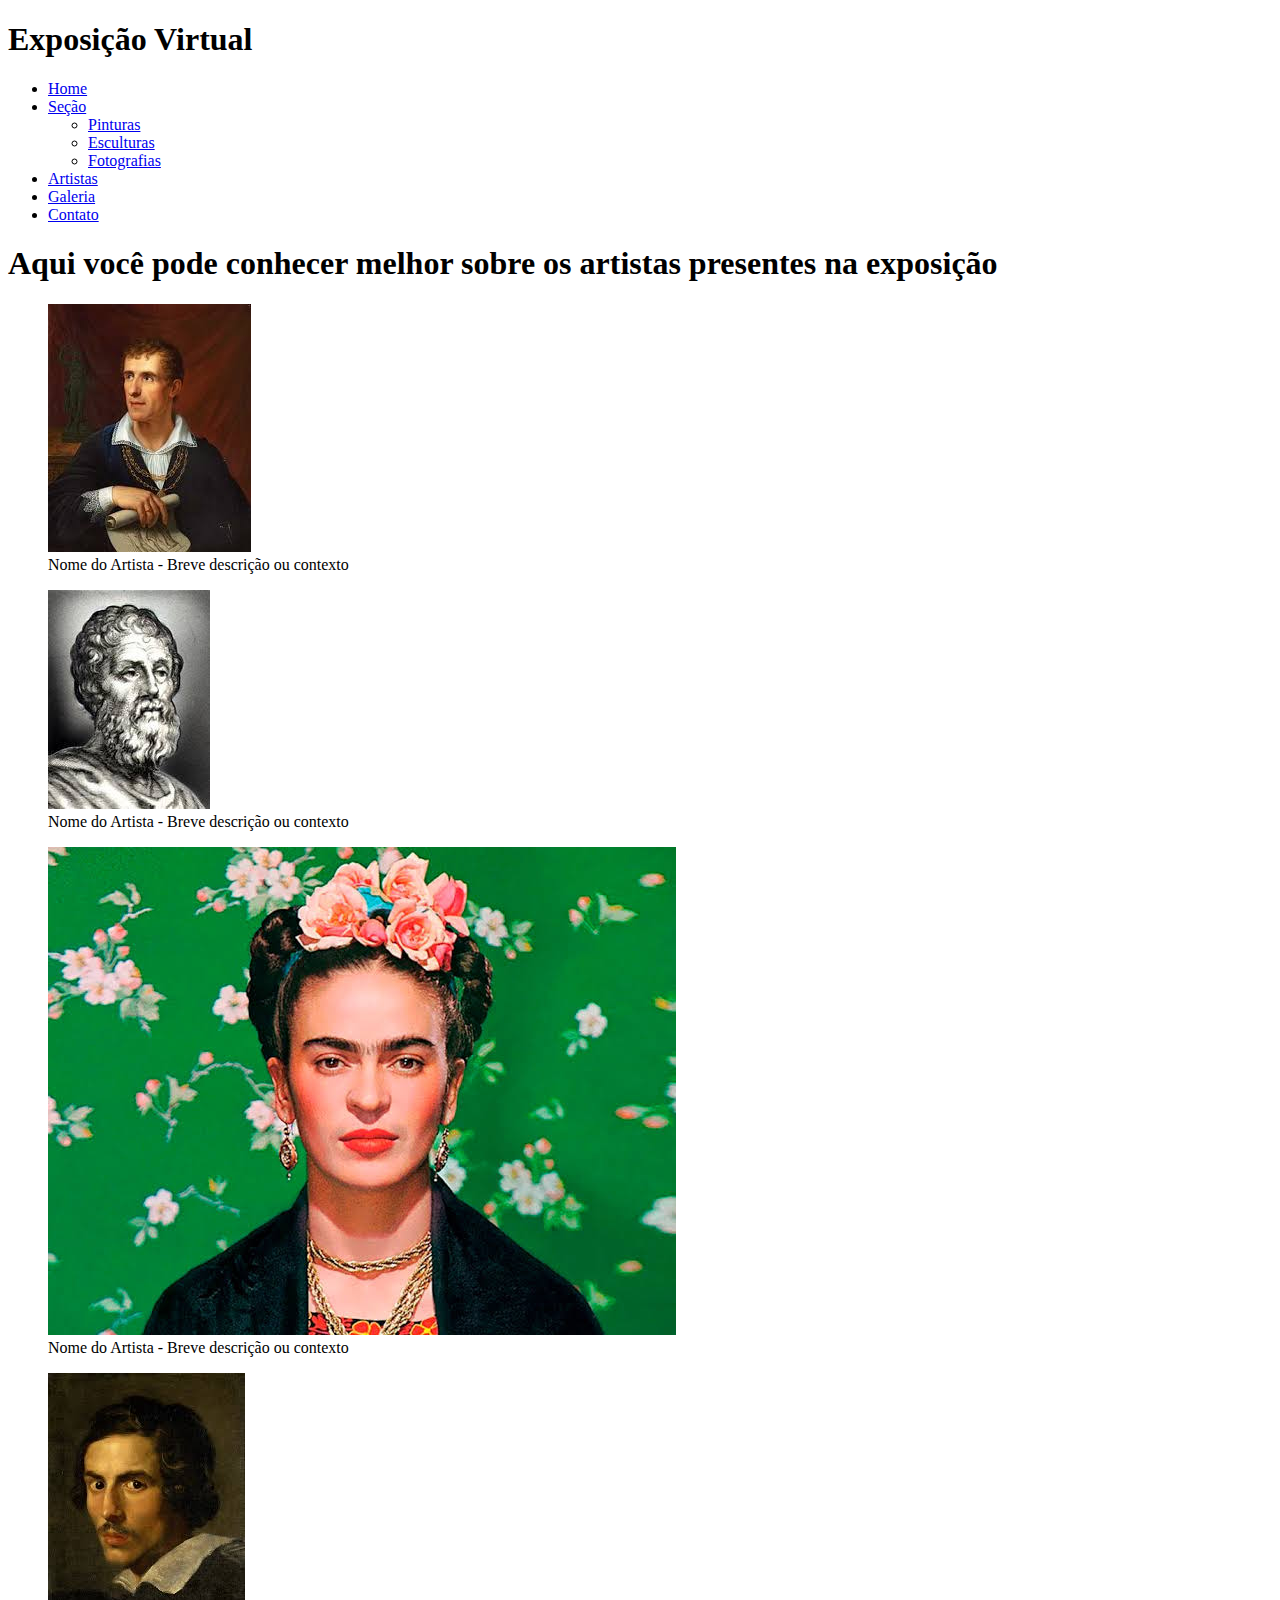
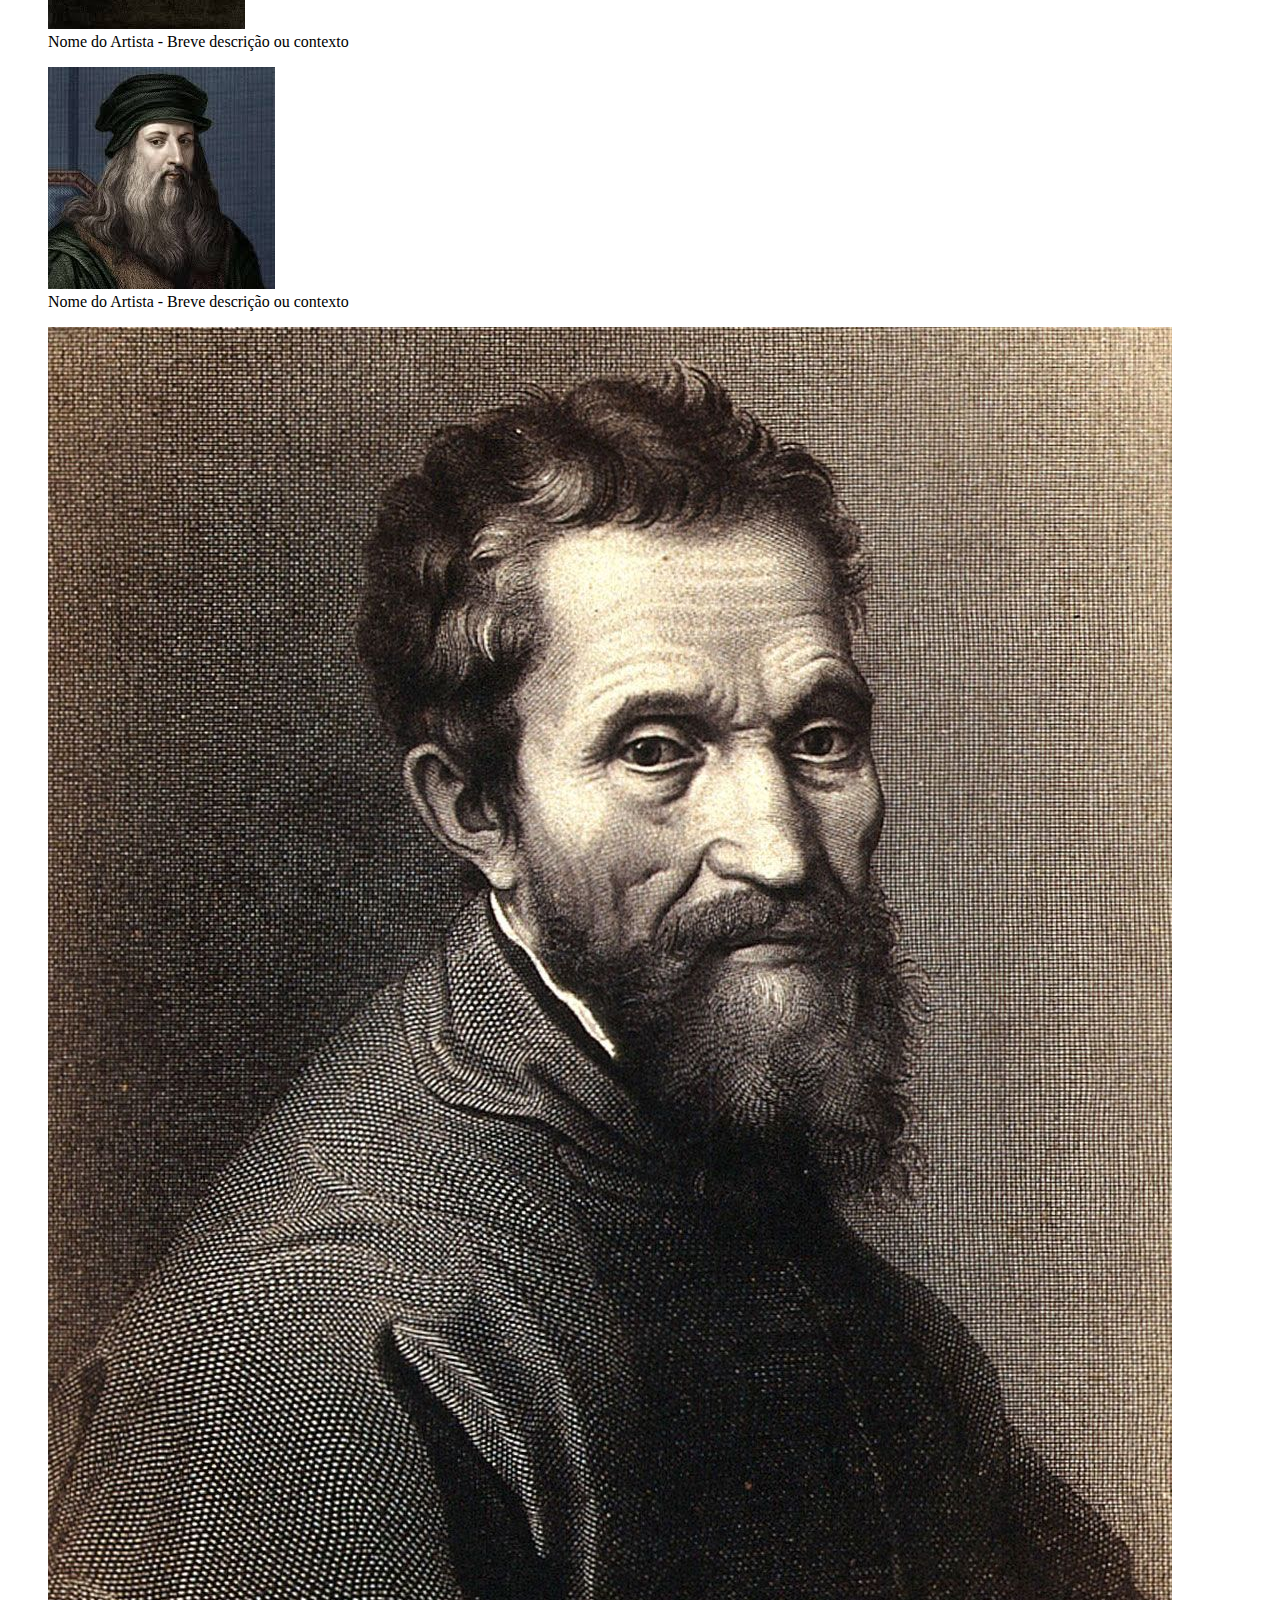
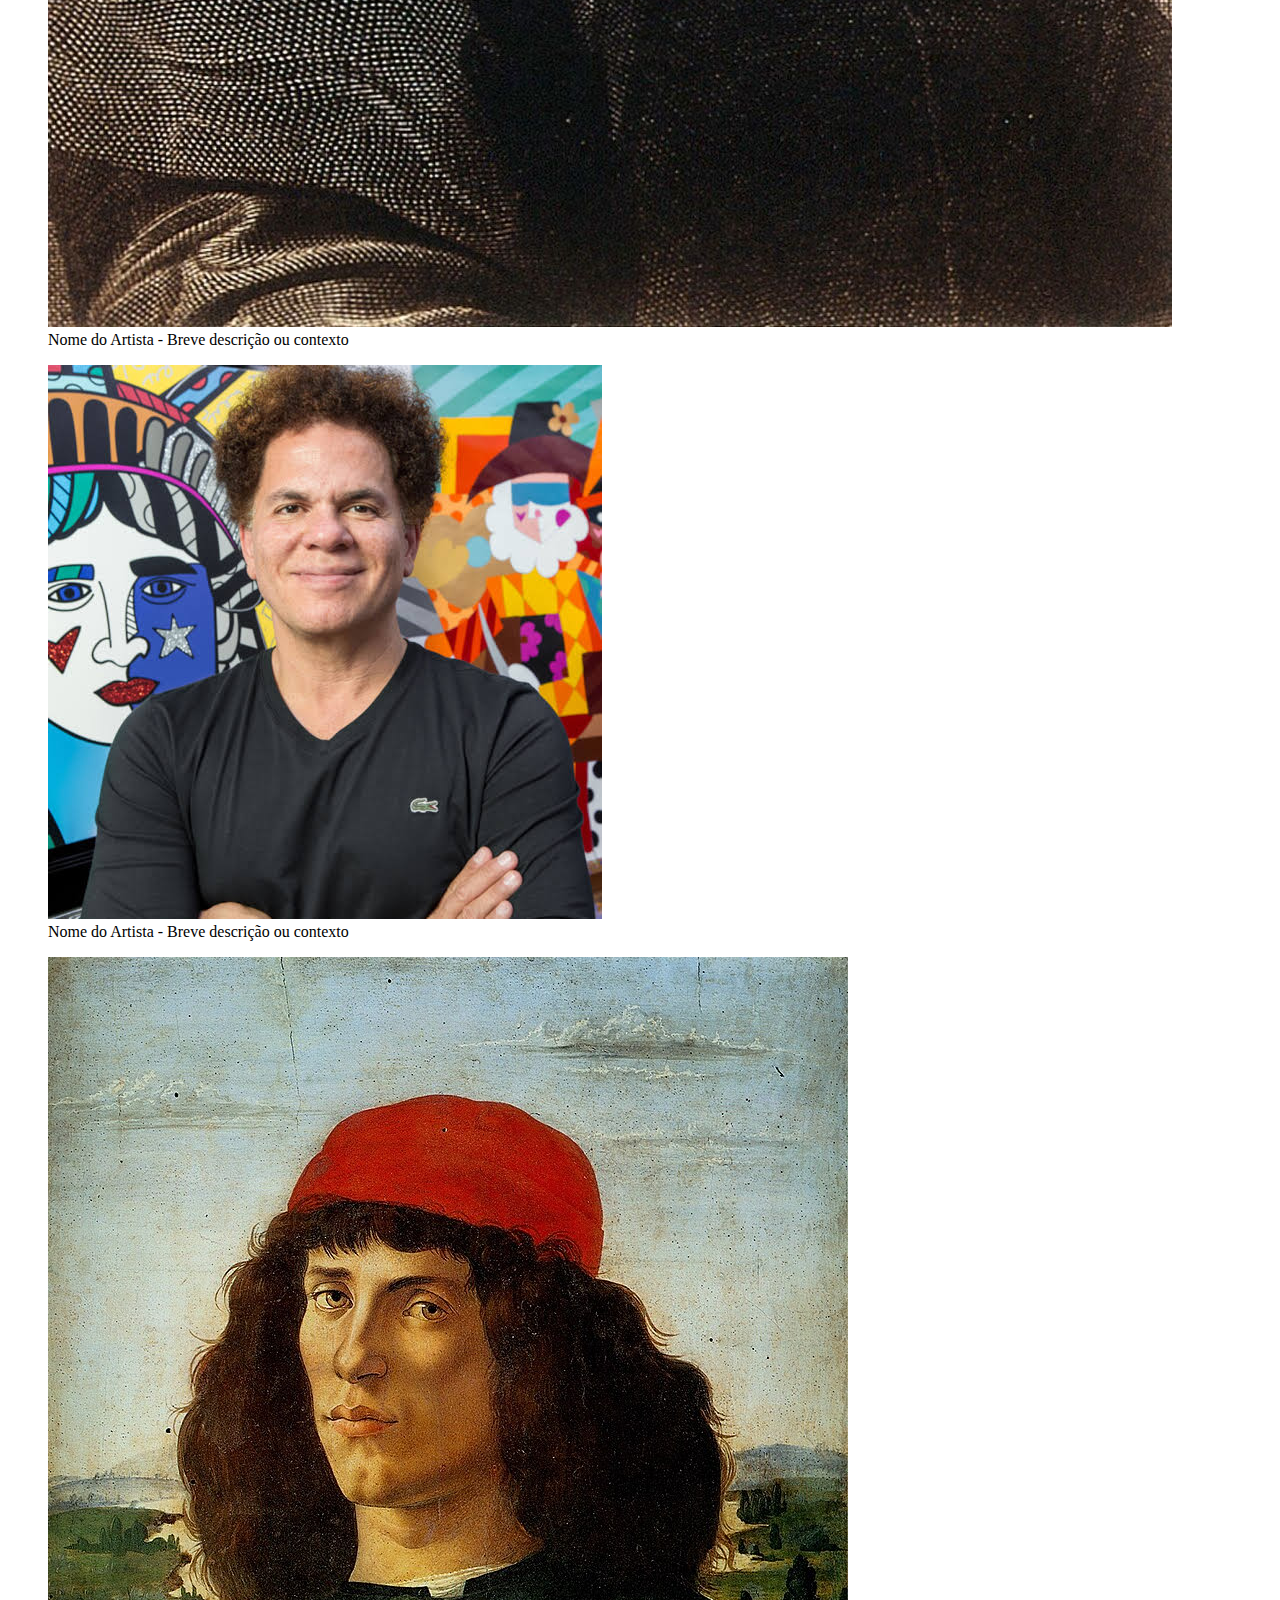
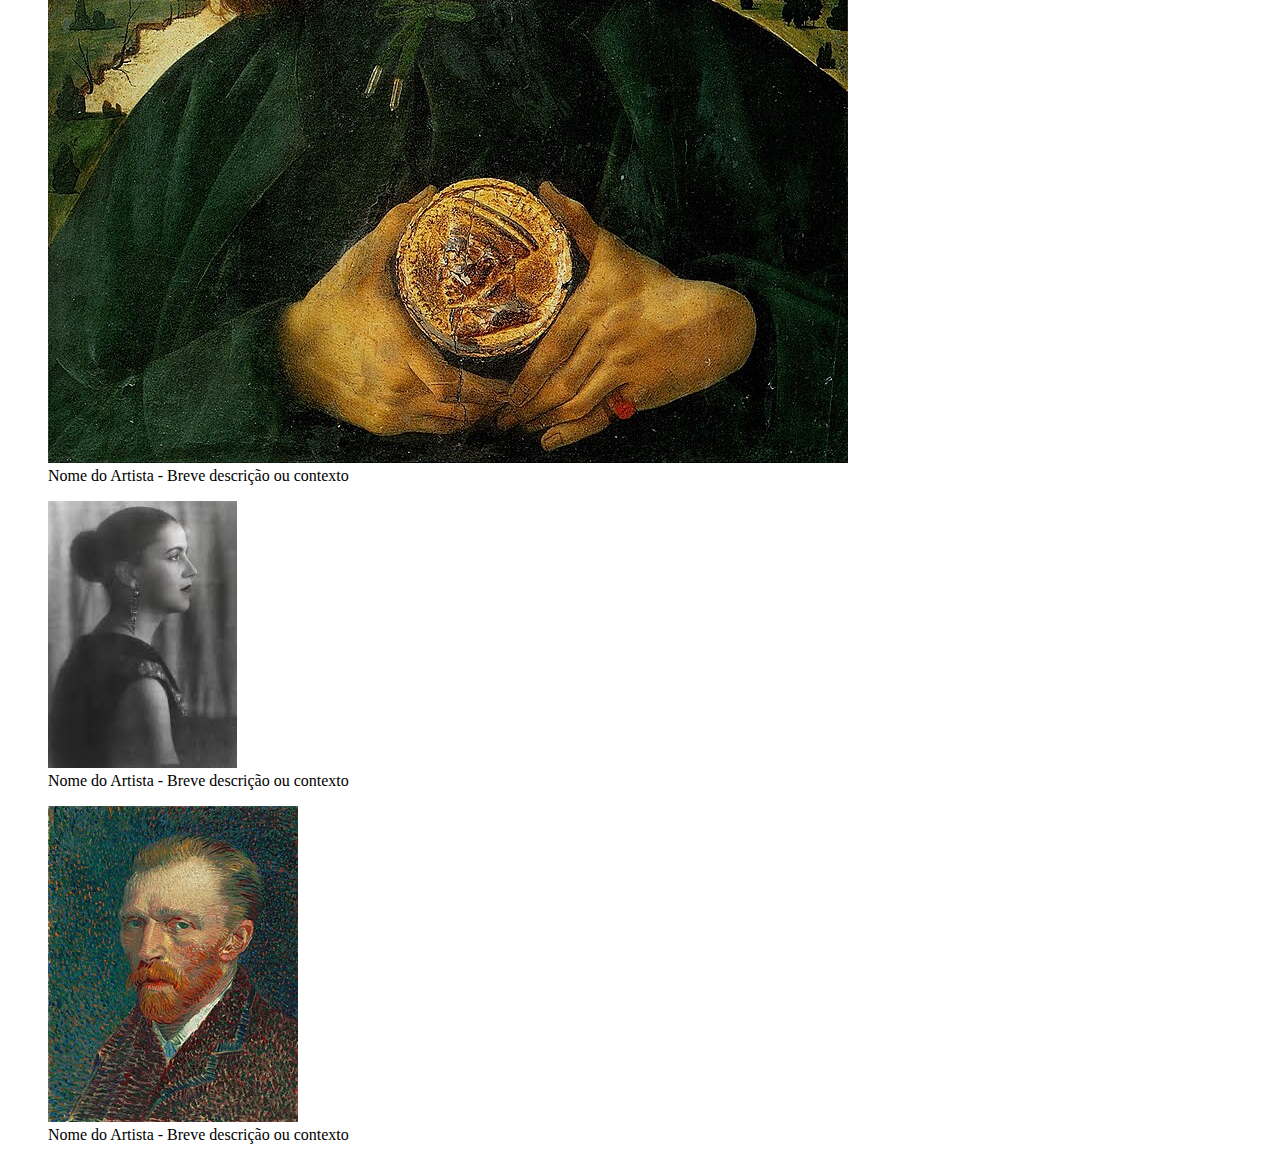
==== artistas.html @ 1b4d7fdb "att" ====
<!DOCTYPE html>
<html lang="pt-br">
<head>
    <meta charset="UTF-8">
    <meta name="viewport" content="width=device-width, initial-scale=1.0">
    <title>Document</title>
</head>
<body>
    <header>  
        <div class="logo"> </div>
      
        <div class="nomeSite"> <h1>Exposição Virtual</h1> </div>
      
        <nav>
          <ul>
            <li><a href="index.html">Home</a></li>
            <li>
              <a href="secao.html">Seção</a>
              <ul>
                <li><a href="pinturas.html">Pinturas</a></li>
                <li><a href="esculturas.html">Esculturas</a></li>
                <li><a href="fotografias.html">Fotografias</a></li>
              </ul>
            </li>
            <li><a href="artistas.html"  class="active">Artistas</a></li>
            <li><a href="galeria.html">Galeria</a></li>
            <li><a href="contato.html">Contato</a></li>
          </ul>
        </nav>
        
          </header>
    <main>
        <h1> Aqui você pode conhecer melhor sobre os artistas presentes na exposição</h1>

        <section>
            <figure>
                <img src="artistas/canova.jpeg" alt="antonio-canova">
                <figcaption>Nome do Artista - Breve descrição ou contexto</figcaption>
            </figure>
        </section>

        <section>
            <figure>
                <img src="artistas/fidias.jpeg" alt="Fidias">
                <figcaption>Nome do Artista - Breve descrição ou contexto</figcaption>
            </figure>
        </section>

        <section>
            <figure>
                <img src="artistas/frida.jpeg" alt="frida-kahlo">
                <figcaption>Nome do Artista - Breve descrição ou contexto</figcaption>
            </figure>
        </section>
        
        <section>
            <figure>
                <img src="artistas/gian-lorenzo.jpeg" alt="gian-lorenzo">
                <figcaption>Nome do Artista - Breve descrição ou contexto</figcaption>
            </figure>
        </section>

        <section>
            <figure>
                <img src="artistas/daVinci.jpeg" alt="leonardo-davinci">
                <figcaption>Nome do Artista - Breve descrição ou contexto</figcaption>
            </figure>
        </section>

        <section>
            <figure>
                <img src="artistas/Michelangelo.jpg" alt="Michelangelo">
                <figcaption>Nome do Artista - Breve descrição ou contexto</figcaption>
            </figure>
        </section>

        <section>
            <figure>
                <img src="artistas/Romero.jpeg" alt="Romero">
                <figcaption>Nome do Artista - Breve descrição ou contexto</figcaption>
            </figure>
        </section>

        <section>
            <figure>
                <img src="artistas/botticelli.jpg" alt="sandro-botticelli">
                <figcaption>Nome do Artista - Breve descrição ou contexto</figcaption>
            </figure>
        </section>

        <section>
            <figure>
                <img src="artistas/tarsila.jpeg" alt="tarsila-do-amaral">
                <figcaption>Nome do Artista - Breve descrição ou contexto</figcaption>
            </figure>
        </section>

        <section>
            <figure>
                <img src="artistas/vanGogh.jpg" alt="vicent-van-gogh">
                <figcaption>Nome do Artista - Breve descrição ou contexto</figcaption>
            </figure>
        </section>

    </main>
    <footer>  

    </footer>

</body>
</html>
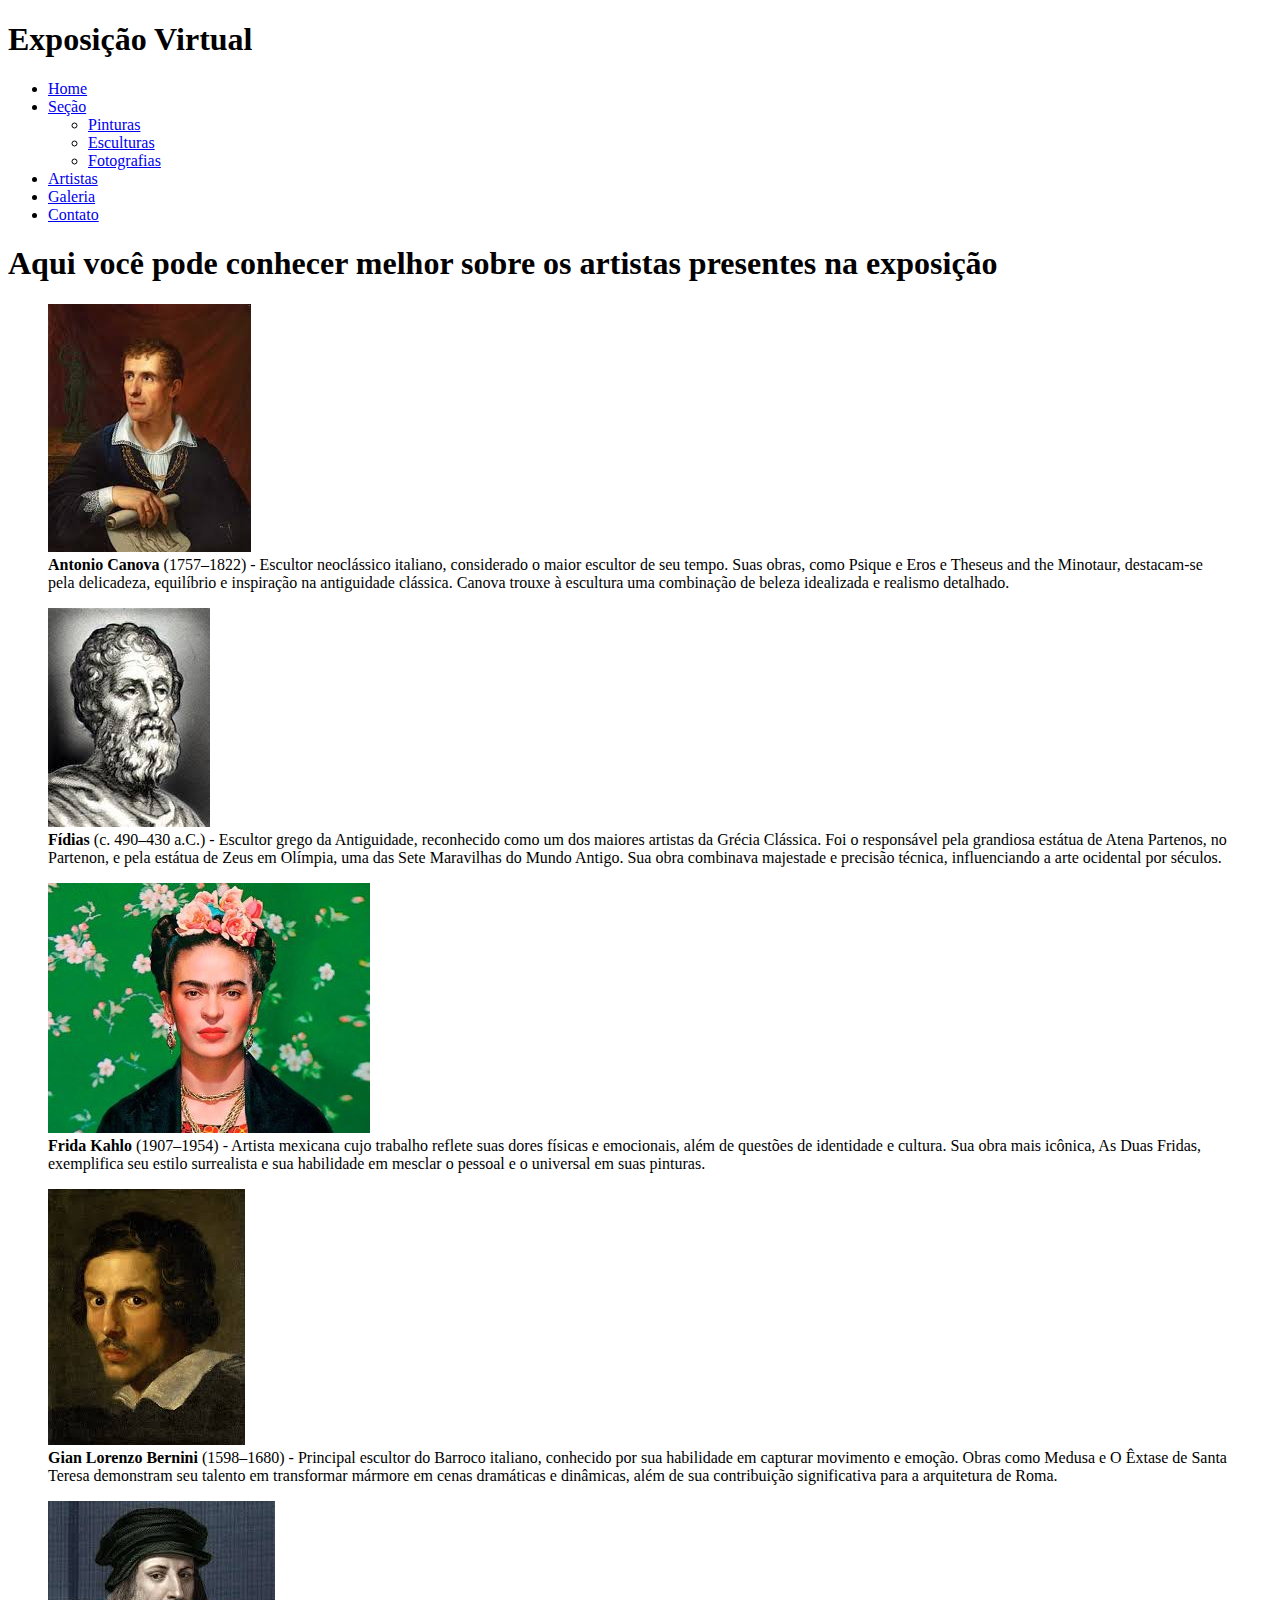
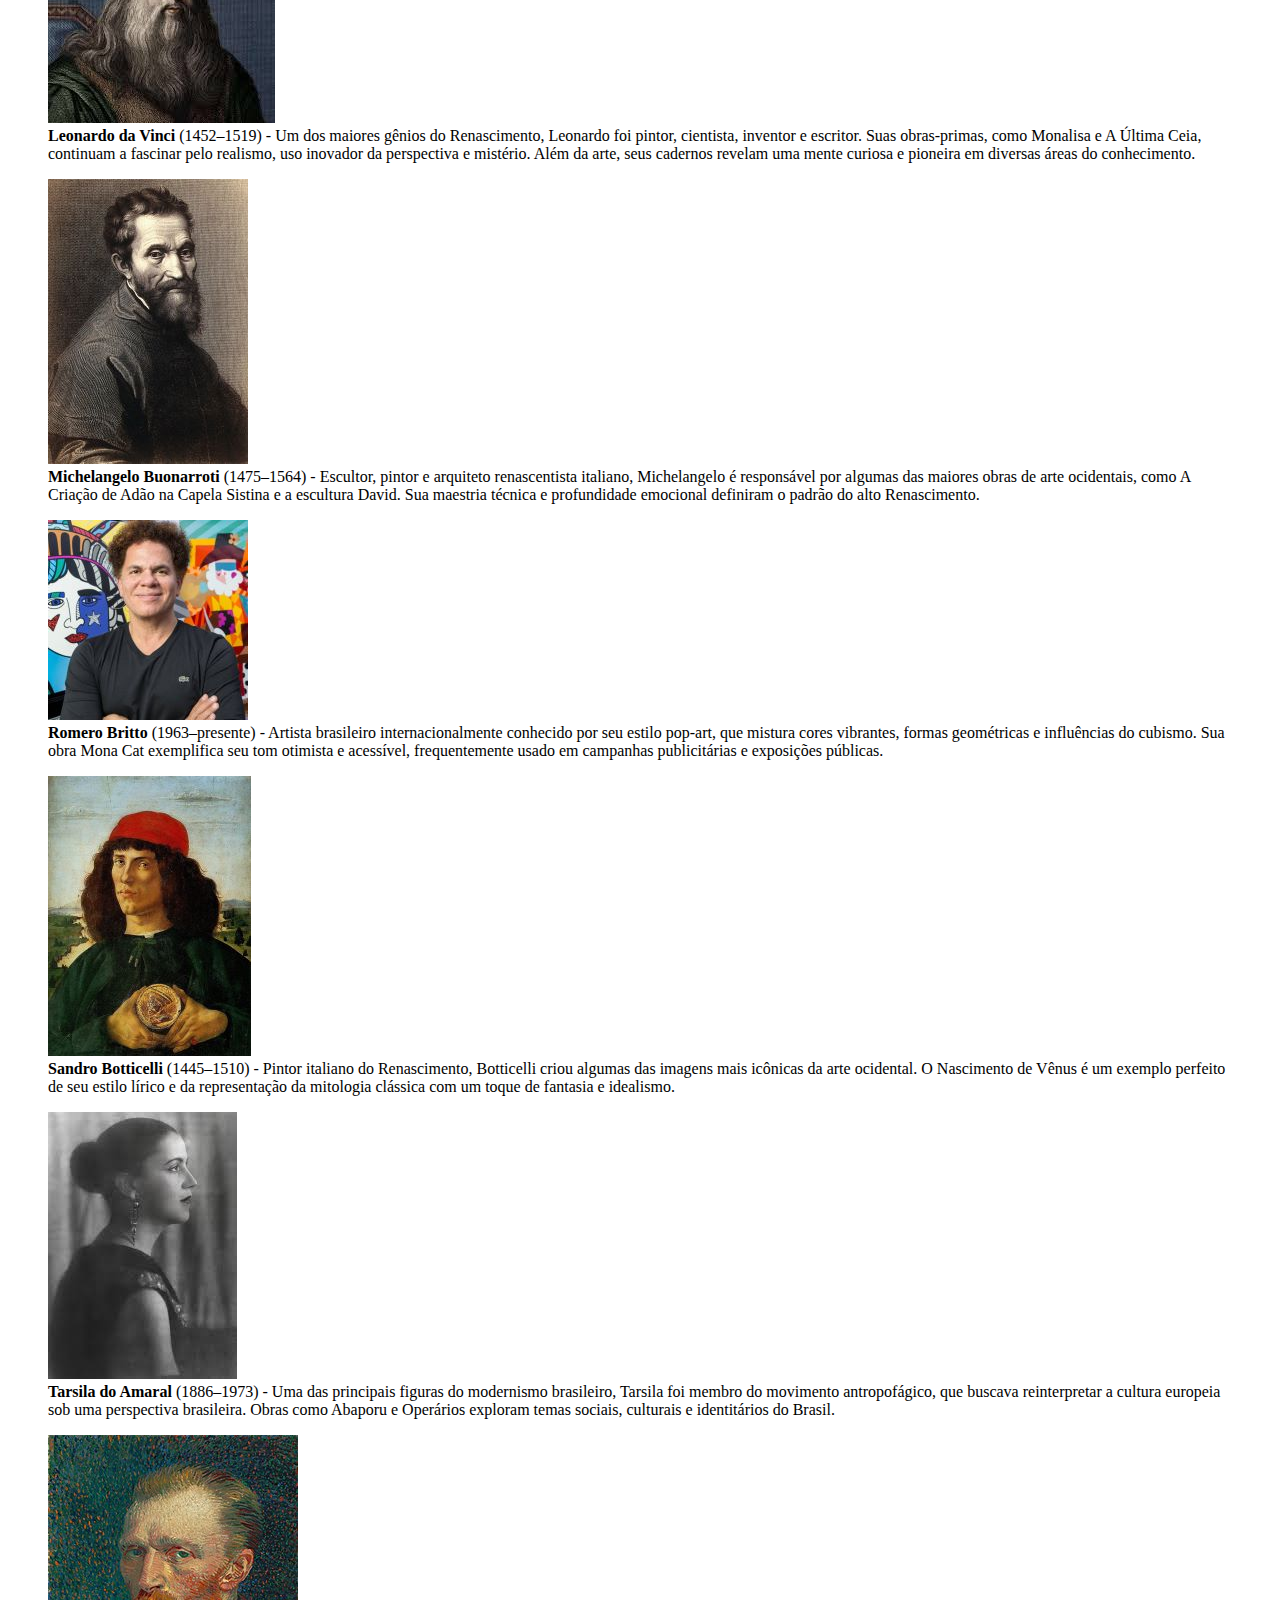
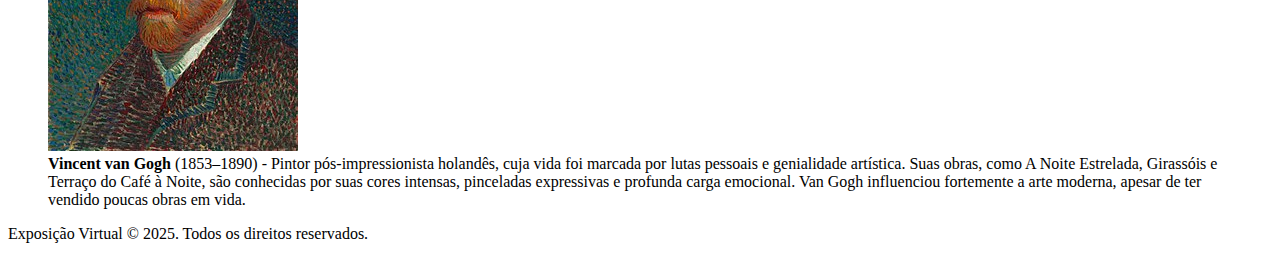
==== commit 57ec62ac: "finalizando" ====
--- a/artistas.html
+++ b/artistas.html
@@ -33,78 +33,98 @@
         <h1> Aqui você pode conhecer melhor sobre os artistas presentes na exposição</h1>
 
         <section>
-            <figure>
-                <img src="artistas/canova.jpeg" alt="antonio-canova">
-                <figcaption>Nome do Artista - Breve descrição ou contexto</figcaption>
-            </figure>
-        </section>
+<figure>
+    <img src="artistas/canova.jpeg" alt="antonio-canova">
+    <figcaption>
+        <strong>Antonio Canova</strong> (1757–1822) - Escultor neoclássico italiano, considerado o maior escultor de seu tempo. Suas obras, como 
+        Psique e Eros e Theseus and the Minotaur, destacam-se pela delicadeza, equilíbrio e inspiração na antiguidade clássica. 
+        Canova trouxe à escultura uma combinação de beleza idealizada e realismo detalhado.
+    </figcaption>
+</figure>
 
-        <section>
-            <figure>
-                <img src="artistas/fidias.jpeg" alt="Fidias">
-                <figcaption>Nome do Artista - Breve descrição ou contexto</figcaption>
-            </figure>
-        </section>
+<figure>
+    <img src="artistas/fidias.jpeg" alt="Fidias">
+    <figcaption>
+        <strong>Fídias</strong> (c. 490–430 a.C.) - Escultor grego da Antiguidade, reconhecido como um dos maiores artistas da Grécia Clássica. 
+        Foi o responsável pela grandiosa estátua de Atena Partenos, no Partenon, e pela estátua de Zeus em Olímpia, uma das Sete Maravilhas do Mundo Antigo. 
+        Sua obra combinava majestade e precisão técnica, influenciando a arte ocidental por séculos.
+    </figcaption>
+</figure>
 
-        <section>
-            <figure>
-                <img src="artistas/frida.jpeg" alt="frida-kahlo">
-                <figcaption>Nome do Artista - Breve descrição ou contexto</figcaption>
-            </figure>
-        </section>
-        
-        <section>
-            <figure>
-                <img src="artistas/gian-lorenzo.jpeg" alt="gian-lorenzo">
-                <figcaption>Nome do Artista - Breve descrição ou contexto</figcaption>
-            </figure>
-        </section>
+<figure>
+    <img src="artistas/frida.jpg" alt="frida-kahlo">
+    <figcaption>
+        <strong>Frida Kahlo</strong> (1907–1954) - Artista mexicana cujo trabalho reflete suas dores físicas e emocionais, além de questões de identidade e cultura. 
+        Sua obra mais icônica, As Duas Fridas, exemplifica seu estilo surrealista e sua habilidade em mesclar o pessoal e o universal em suas pinturas.
+    </figcaption>
+</figure>
 
-        <section>
-            <figure>
-                <img src="artistas/daVinci.jpeg" alt="leonardo-davinci">
-                <figcaption>Nome do Artista - Breve descrição ou contexto</figcaption>
-            </figure>
-        </section>
+<figure>
+    <img src="artistas/gian-lorenzo.jpeg" alt="gian-lorenzo">
+    <figcaption>
+        <strong>Gian Lorenzo Bernini</strong> (1598–1680) - Principal escultor do Barroco italiano, conhecido por sua habilidade em capturar movimento e emoção. 
+        Obras como Medusa e O Êxtase de Santa Teresa demonstram seu talento em transformar mármore em cenas dramáticas e dinâmicas, 
+        além de sua contribuição significativa para a arquitetura de Roma.
+    </figcaption>
+</figure>
 
-        <section>
-            <figure>
-                <img src="artistas/Michelangelo.jpg" alt="Michelangelo">
-                <figcaption>Nome do Artista - Breve descrição ou contexto</figcaption>
-            </figure>
-        </section>
+<figure>
+    <img src="artistas/daVinci.jpeg" alt="leonardo-davinci">
+    <figcaption>
+        <strong>Leonardo da Vinci</strong> (1452–1519) - Um dos maiores gênios do Renascimento, Leonardo foi pintor, cientista, inventor e escritor. 
+        Suas obras-primas, como Monalisa e A Última Ceia, continuam a fascinar pelo realismo, uso inovador da perspectiva e mistério. 
+        Além da arte, seus cadernos revelam uma mente curiosa e pioneira em diversas áreas do conhecimento.
+    </figcaption>
+</figure>
 
-        <section>
-            <figure>
-                <img src="artistas/Romero.jpeg" alt="Romero">
-                <figcaption>Nome do Artista - Breve descrição ou contexto</figcaption>
-            </figure>
-        </section>
+<figure>
+    <img src="artistas/Michelangelo.jpg" alt="Michelangelo">
+    <figcaption>
+        <strong>Michelangelo Buonarroti</strong> (1475–1564) - Escultor, pintor e arquiteto renascentista italiano, Michelangelo é responsável por 
+        algumas das maiores obras de arte ocidentais, como A Criação de Adão na Capela Sistina e a escultura David. 
+        Sua maestria técnica e profundidade emocional definiram o padrão do alto Renascimento.
+    </figcaption>
+</figure>
 
-        <section>
-            <figure>
-                <img src="artistas/botticelli.jpg" alt="sandro-botticelli">
-                <figcaption>Nome do Artista - Breve descrição ou contexto</figcaption>
-            </figure>
-        </section>
+<figure>
+    <img src="artistas/Romero.jpg" alt="Romero Britto">
+    <figcaption>
+        <strong>Romero Britto</strong> (1963–presente) - Artista brasileiro internacionalmente conhecido por seu estilo pop-art, que mistura cores vibrantes, 
+        formas geométricas e influências do cubismo. Sua obra Mona Cat exemplifica seu tom otimista e acessível, frequentemente usado em campanhas publicitárias e exposições públicas.
+    </figcaption>
+</figure>
 
-        <section>
-            <figure>
-                <img src="artistas/tarsila.jpeg" alt="tarsila-do-amaral">
-                <figcaption>Nome do Artista - Breve descrição ou contexto</figcaption>
-            </figure>
-        </section>
+<figure>
+    <img src="artistas/botticelli.jpg" alt="sandro-botticelli">
+    <figcaption>
+        <strong>Sandro Botticelli</strong> (1445–1510) - Pintor italiano do Renascimento, Botticelli criou algumas das imagens mais icônicas da arte ocidental. 
+        O Nascimento de Vênus é um exemplo perfeito de seu estilo lírico e da representação da mitologia clássica com um toque de fantasia e idealismo.
+    </figcaption>
+</figure>
 
-        <section>
-            <figure>
-                <img src="artistas/vanGogh.jpg" alt="vicent-van-gogh">
-                <figcaption>Nome do Artista - Breve descrição ou contexto</figcaption>
-            </figure>
+<figure>
+    <img src="artistas/tarsila.jpeg" alt="tarsila-do-amaral">
+    <figcaption>
+        <strong>Tarsila do Amaral</strong> (1886–1973) - Uma das principais figuras do modernismo brasileiro, Tarsila foi membro do movimento antropofágico, 
+        que buscava reinterpretar a cultura europeia sob uma perspectiva brasileira. Obras como Abaporu e Operários exploram temas sociais, culturais e identitários do Brasil.
+    </figcaption>
+</figure>
+
+<figure>
+    <img src="artistas/vanGogh.jpg" alt="vicent-van-gogh">
+    <figcaption>
+        <strong>Vincent van Gogh</strong> (1853–1890) - Pintor pós-impressionista holandês, cuja vida foi marcada por lutas pessoais e genialidade artística. 
+        Suas obras, como A Noite Estrelada, Girassóis e Terraço do Café à Noite, são conhecidas por suas cores intensas, pinceladas expressivas 
+        e profunda carga emocional. Van Gogh influenciou fortemente a arte moderna, apesar de ter vendido poucas obras em vida.
+    </figcaption>
+</figure>
+
         </section>
 
     </main>
+
     <footer>  
-
+          <p>Exposição Virtual © 2025. Todos os direitos reservados.</p>
     </footer>
 
 </body>
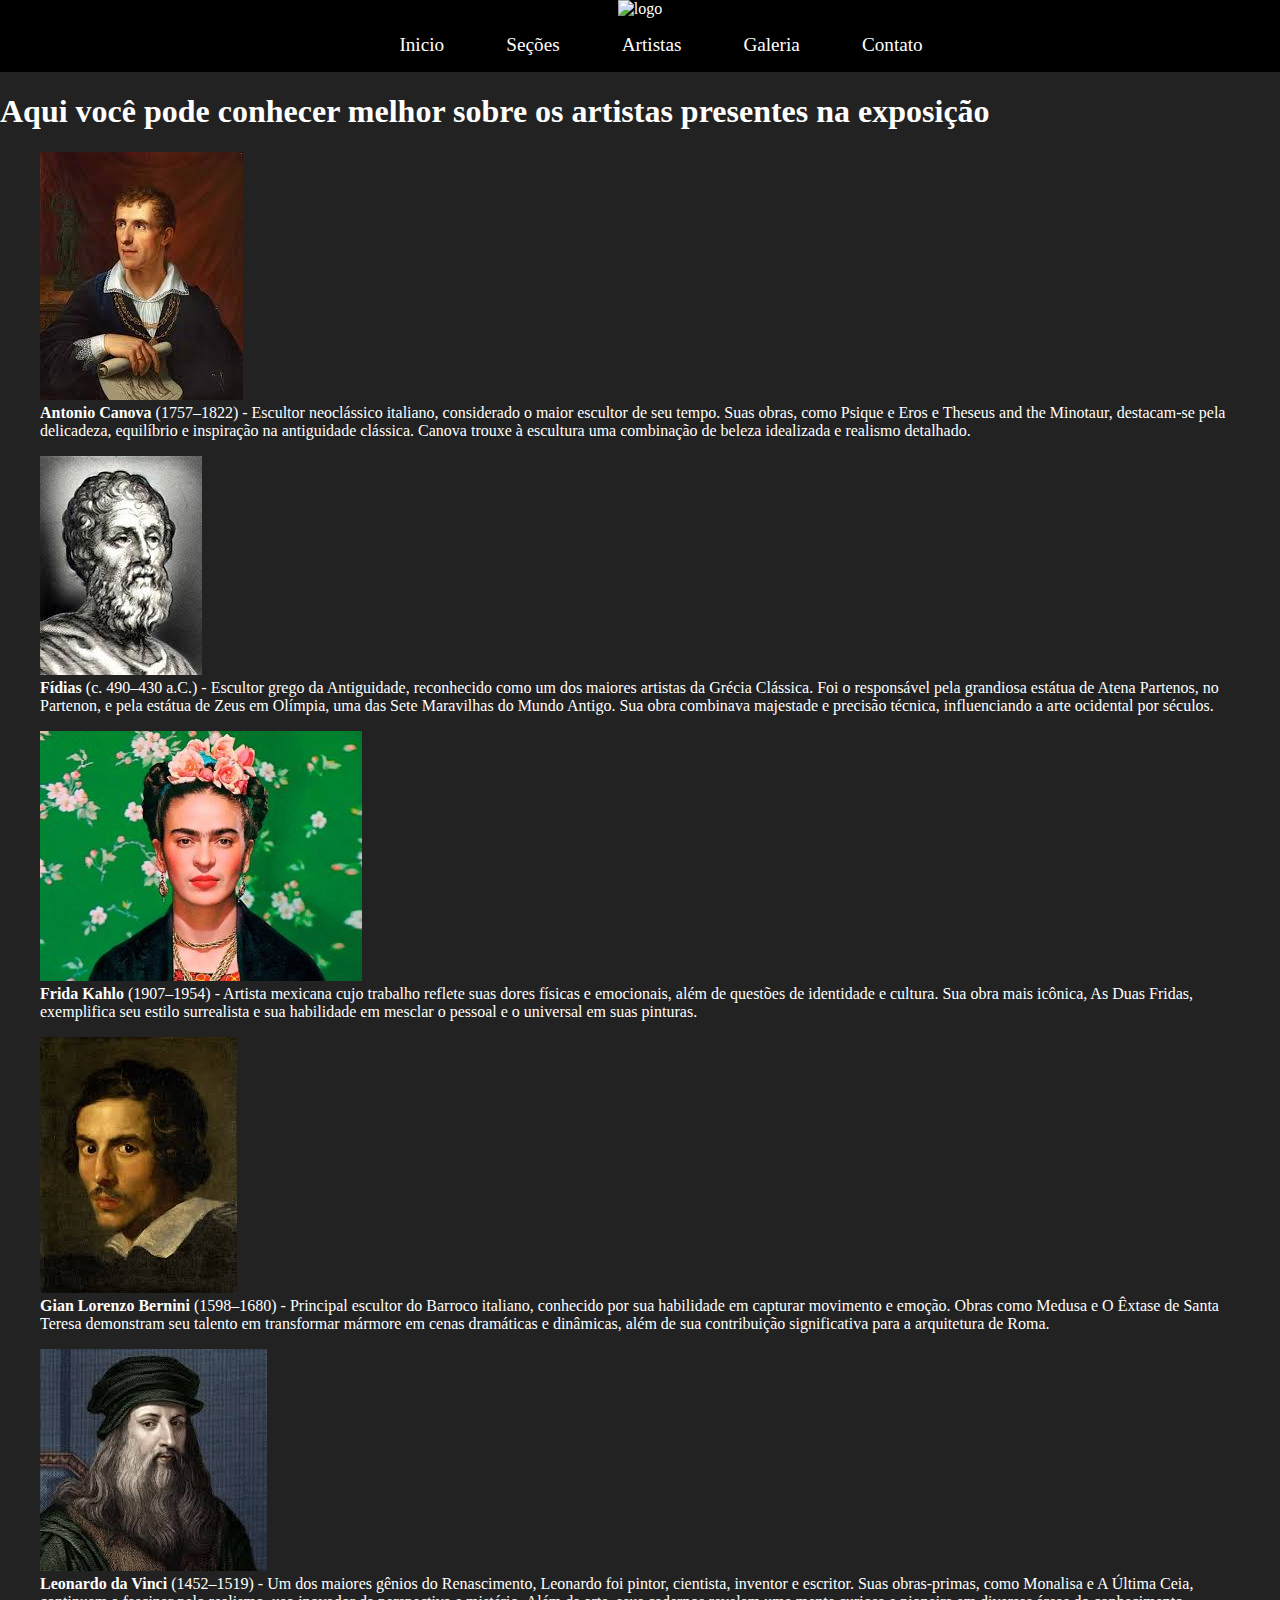
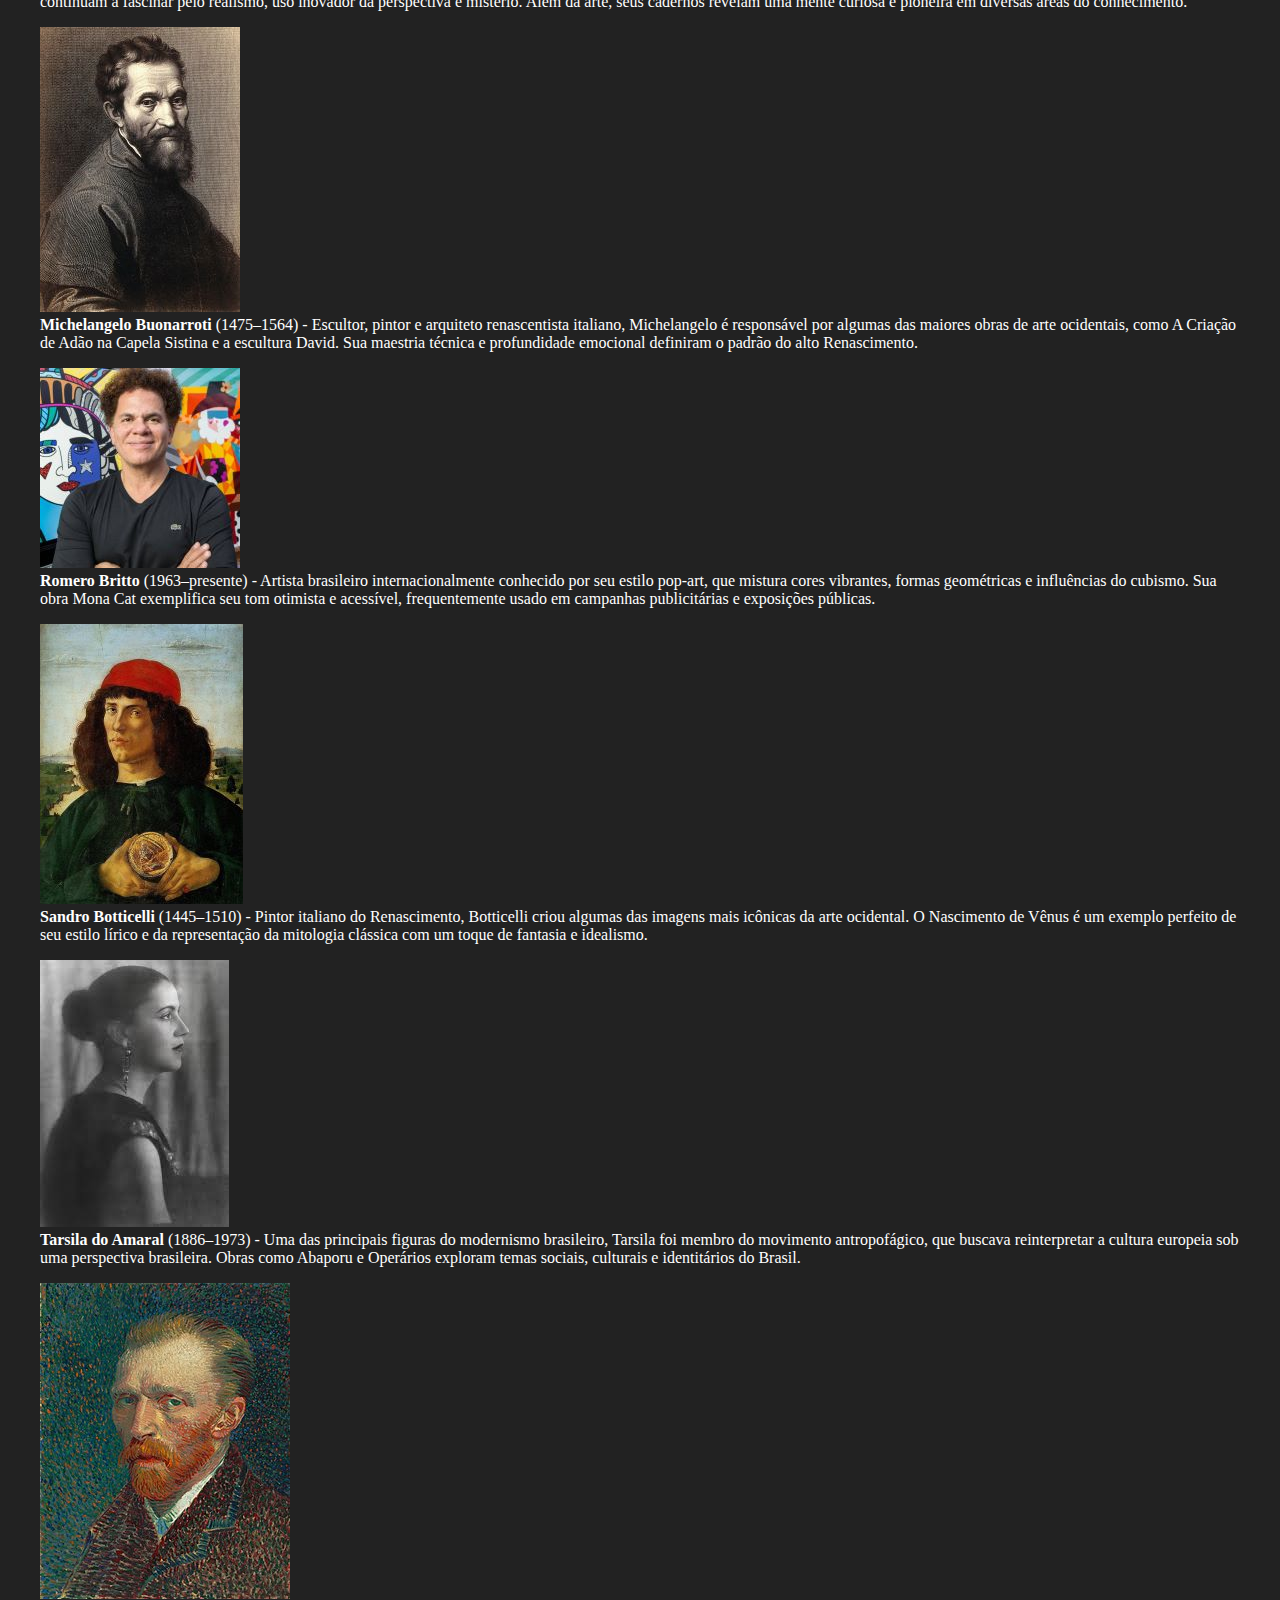
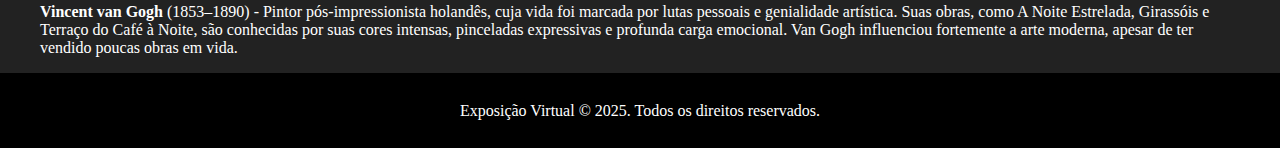
==== commit 4ca6d98d: "home finalizado" ====
--- a/artistas.html
+++ b/artistas.html
@@ -3,39 +3,34 @@
 <head>
     <meta charset="UTF-8">
     <meta name="viewport" content="width=device-width, initial-scale=1.0">
-    <title>Document</title>
+    <title>Exposição Virtual</title>
+    <link rel="stylesheet" href="geral.css">
 </head>
 <body>
     <header>  
-        <div class="logo"> </div>
-      
-        <div class="nomeSite"> <h1>Exposição Virtual</h1> </div>
-      
+        
+        <div class="logo"> 
+            <img src="logo.png" alt="logo">
+        </div>
+       
         <nav>
-          <ul>
-            <li><a href="index.html">Home</a></li>
-            <li>
-              <a href="secao.html">Seção</a>
-              <ul>
-                <li><a href="pinturas.html">Pinturas</a></li>
-                <li><a href="esculturas.html">Esculturas</a></li>
-                <li><a href="fotografias.html">Fotografias</a></li>
-              </ul>
-            </li>
-            <li><a href="artistas.html"  class="active">Artistas</a></li>
-            <li><a href="galeria.html">Galeria</a></li>
-            <li><a href="contato.html">Contato</a></li>
-          </ul>
+            <ul class="menu">
+                <li><a href="index.html">Inicio</a></li>
+                <li><a href="secao.html">Seções</a></li>
+                <li><a href="artistas.html" class="active">Artistas</a></li>
+                <li><a href="galeria.html">Galeria</a></li>
+                <li><a href="contato.html">Contato</a></li>
+            </ul>
         </nav>
         
-          </header>
+    </header>
     <main>
         <h1> Aqui você pode conhecer melhor sobre os artistas presentes na exposição</h1>
 
         <section>
 <figure>
-    <img src="artistas/canova.jpeg" alt="antonio-canova">
-    <figcaption>
+    <img src="artistas/canova.jpeg" alt="antonio-canova" class="img-artistas">
+    <figcaption class="legenda-artista"> 
         <strong>Antonio Canova</strong> (1757–1822) - Escultor neoclássico italiano, considerado o maior escultor de seu tempo. Suas obras, como 
         Psique e Eros e Theseus and the Minotaur, destacam-se pela delicadeza, equilíbrio e inspiração na antiguidade clássica. 
         Canova trouxe à escultura uma combinação de beleza idealizada e realismo detalhado.
@@ -43,8 +38,8 @@
 </figure>
 
 <figure>
-    <img src="artistas/fidias.jpeg" alt="Fidias">
-    <figcaption>
+    <img src="artistas/fidias.jpeg" alt="Fidias" class="img-artistas">
+    <figcaption class="legenda-artista">
         <strong>Fídias</strong> (c. 490–430 a.C.) - Escultor grego da Antiguidade, reconhecido como um dos maiores artistas da Grécia Clássica. 
         Foi o responsável pela grandiosa estátua de Atena Partenos, no Partenon, e pela estátua de Zeus em Olímpia, uma das Sete Maravilhas do Mundo Antigo. 
         Sua obra combinava majestade e precisão técnica, influenciando a arte ocidental por séculos.
@@ -52,16 +47,16 @@
 </figure>
 
 <figure>
-    <img src="artistas/frida.jpg" alt="frida-kahlo">
-    <figcaption>
+    <img src="artistas/frida.jpg" alt="frida-kahlo" class="img-artistas">
+    <figcaption class="legenda-artista">
         <strong>Frida Kahlo</strong> (1907–1954) - Artista mexicana cujo trabalho reflete suas dores físicas e emocionais, além de questões de identidade e cultura. 
         Sua obra mais icônica, As Duas Fridas, exemplifica seu estilo surrealista e sua habilidade em mesclar o pessoal e o universal em suas pinturas.
     </figcaption>
 </figure>
 
 <figure>
-    <img src="artistas/gian-lorenzo.jpeg" alt="gian-lorenzo">
-    <figcaption>
+    <img src="artistas/gian-lorenzo.jpeg" alt="gian-lorenzo" class="img-artistas">
+    <figcaption class="legenda-artista">
         <strong>Gian Lorenzo Bernini</strong> (1598–1680) - Principal escultor do Barroco italiano, conhecido por sua habilidade em capturar movimento e emoção. 
         Obras como Medusa e O Êxtase de Santa Teresa demonstram seu talento em transformar mármore em cenas dramáticas e dinâmicas, 
         além de sua contribuição significativa para a arquitetura de Roma.
@@ -69,8 +64,8 @@
 </figure>
 
 <figure>
-    <img src="artistas/daVinci.jpeg" alt="leonardo-davinci">
-    <figcaption>
+    <img src="artistas/daVinci.jpeg" alt="leonardo-davinci" class="img-artistas">
+    <figcaption class="legenda-artista">
         <strong>Leonardo da Vinci</strong> (1452–1519) - Um dos maiores gênios do Renascimento, Leonardo foi pintor, cientista, inventor e escritor. 
         Suas obras-primas, como Monalisa e A Última Ceia, continuam a fascinar pelo realismo, uso inovador da perspectiva e mistério. 
         Além da arte, seus cadernos revelam uma mente curiosa e pioneira em diversas áreas do conhecimento.
@@ -78,8 +73,8 @@
 </figure>
 
 <figure>
-    <img src="artistas/Michelangelo.jpg" alt="Michelangelo">
-    <figcaption>
+    <img src="artistas/Michelangelo.jpg" alt="Michelangelo" class="img-artistas">
+    <figcaption class="legenda-artista">
         <strong>Michelangelo Buonarroti</strong> (1475–1564) - Escultor, pintor e arquiteto renascentista italiano, Michelangelo é responsável por 
         algumas das maiores obras de arte ocidentais, como A Criação de Adão na Capela Sistina e a escultura David. 
         Sua maestria técnica e profundidade emocional definiram o padrão do alto Renascimento.
@@ -87,32 +82,32 @@
 </figure>
 
 <figure>
-    <img src="artistas/Romero.jpg" alt="Romero Britto">
-    <figcaption>
+    <img src="artistas/Romero.jpg" alt="Romero Britto" class="img-artistas">
+    <figcaption class="legenda-artista">
         <strong>Romero Britto</strong> (1963–presente) - Artista brasileiro internacionalmente conhecido por seu estilo pop-art, que mistura cores vibrantes, 
         formas geométricas e influências do cubismo. Sua obra Mona Cat exemplifica seu tom otimista e acessível, frequentemente usado em campanhas publicitárias e exposições públicas.
     </figcaption>
 </figure>
 
 <figure>
-    <img src="artistas/botticelli.jpg" alt="sandro-botticelli">
-    <figcaption>
+    <img src="artistas/botticelli.jpg" alt="sandro-botticelli" class="img-artistas">
+    <figcaption class="legenda-artista">
         <strong>Sandro Botticelli</strong> (1445–1510) - Pintor italiano do Renascimento, Botticelli criou algumas das imagens mais icônicas da arte ocidental. 
         O Nascimento de Vênus é um exemplo perfeito de seu estilo lírico e da representação da mitologia clássica com um toque de fantasia e idealismo.
     </figcaption>
 </figure>
 
 <figure>
-    <img src="artistas/tarsila.jpeg" alt="tarsila-do-amaral">
-    <figcaption>
+    <img src="artistas/tarsila.jpeg" alt="tarsila-do-amaral" class="img-artistas">
+    <figcaption class="legenda-artista">
         <strong>Tarsila do Amaral</strong> (1886–1973) - Uma das principais figuras do modernismo brasileiro, Tarsila foi membro do movimento antropofágico, 
         que buscava reinterpretar a cultura europeia sob uma perspectiva brasileira. Obras como Abaporu e Operários exploram temas sociais, culturais e identitários do Brasil.
     </figcaption>
 </figure>
 
 <figure>
-    <img src="artistas/vanGogh.jpg" alt="vicent-van-gogh">
-    <figcaption>
+    <img src="artistas/vanGogh.jpg" alt="vicent-van-gogh" class="img-artistas">
+    <figcaption class="legenda-artista">
         <strong>Vincent van Gogh</strong> (1853–1890) - Pintor pós-impressionista holandês, cuja vida foi marcada por lutas pessoais e genialidade artística. 
         Suas obras, como A Noite Estrelada, Girassóis e Terraço do Café à Noite, são conhecidas por suas cores intensas, pinceladas expressivas 
         e profunda carga emocional. Van Gogh influenciou fortemente a arte moderna, apesar de ter vendido poucas obras em vida.
--- a/geral.css
+++ b/geral.css
@@ -0,0 +1,154 @@
+header {
+    width: 100%;
+    text-align: center;
+    background-color: black;
+    color: white;
+}
+
+.logo-nome{
+      display: flex;
+      justify-content: center;
+      align-items: center;
+    
+}
+
+
+
+.logo-nome img{
+    width: 2%;
+    height: 2%;
+}
+
+.menu {
+    list-style: none;
+    display: flex;
+    justify-content: center;
+    gap: 5%;  
+}
+
+.menu li {
+    display: inline-block;
+}
+
+.menu a {
+    text-decoration: none;
+    color: white;
+    font-size: 1.2rem;
+    padding: 1% 2%;
+    transition: 0.3s;
+}
+
+.menu a:hover {
+    background-color: #333;
+    border-radius: 1%;
+}
+
+html, body {
+    height: 100%;
+    margin: 0;
+    display: flex;
+    flex-direction: column;
+    background-color: #222222;
+    color: white;
+}
+
+main {
+    flex: 1;
+}
+
+footer {
+    background: black;
+    color: white;
+    text-align: center;
+    padding: 1%;
+}
+
+.img-home{
+    width: 30%;
+    height: 30%;
+}
+
+.main-container {
+    display: flex;
+    align-items: center;
+    justify-content: center;
+}
+
+.img-home {
+    width: 45%;
+    height: auto;
+    border-radius: 8px; 
+    padding-left: 50%;
+}
+
+.intro {
+    max-width: 50%;
+    padding-right: 20%;
+    padding-bottom: 2%;
+}
+
+.intro h1 {
+    font-size: 2rem;
+    color: #fff;
+
+}
+
+.intro p {
+    font-size: 1rem;
+    color: #fff;
+}
+
+.destaques h2{
+    display: flex;
+    justify-content: center;
+}
+
+.destaques .links{
+    display: flex;
+    justify-content: center;
+}
+
+.destaques .links a {
+    border: 2px solid #008c6a; 
+    background-color: transparent;
+    color: #008c6a;
+    padding: 10px 20px;
+    font-size: 1rem;
+    margin-right: 10px;
+    border-radius: 20px;
+    text-decoration: none;
+    transition: background-color 0.3s, color 0.3s;
+}
+
+.destaques .links a:hover {
+    background-color: #008c6a;
+    color: white;
+}
+
+.destaques{
+    padding-bottom: 1%;
+}
+
+.links-sec{
+    display: flex;
+    justify-content: center;
+    align-items: center;
+    gap: 2%;
+}
+
+.links-sec a{
+    border: 2px solid #008c6a; 
+    background-color: transparent;
+    color: #008c6a;
+    padding: 10px 20px;
+    font-size: 1rem;
+    margin-right: 10px;
+    border-radius: 20px;
+    text-decoration: none;
+    transition: background-color 0.3s, color 0.3s;
+}
+
+.links-sec a:hover{
+    background-color: #008c6a;
+    color: white;
+}
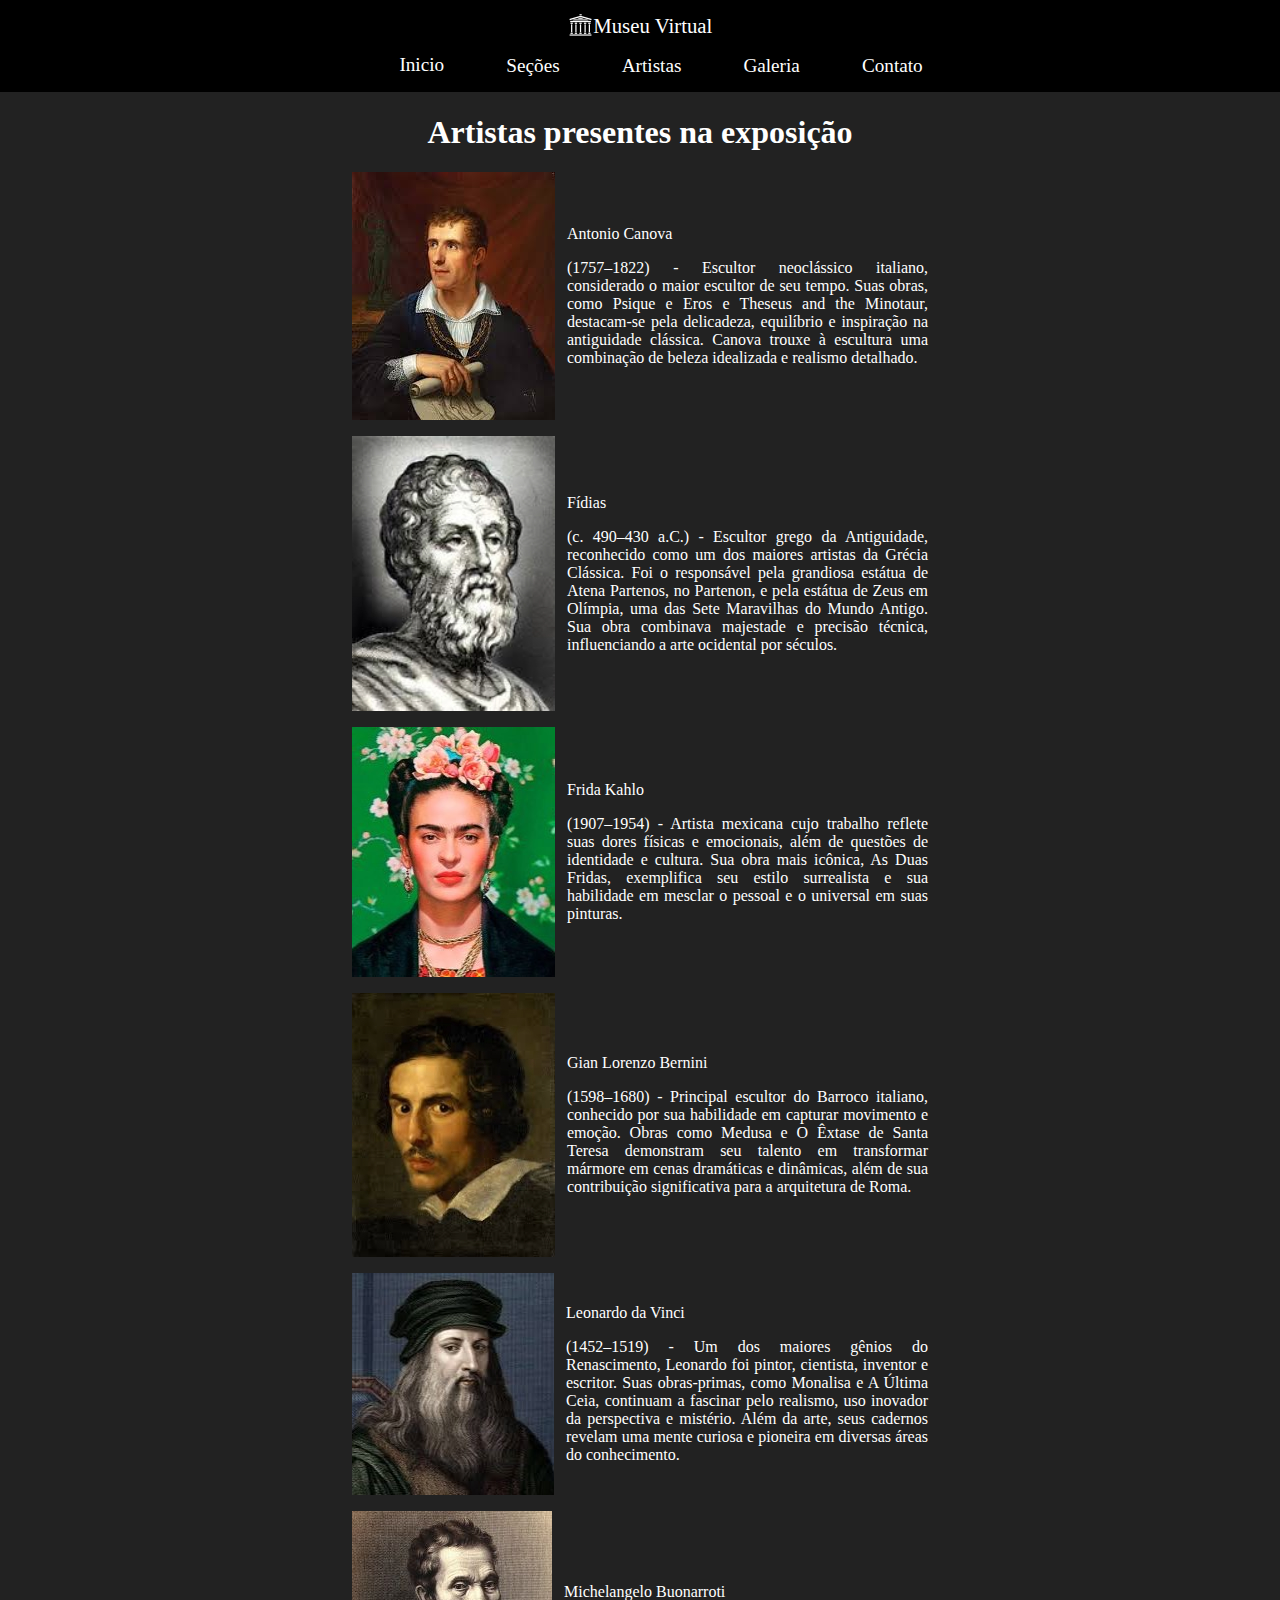
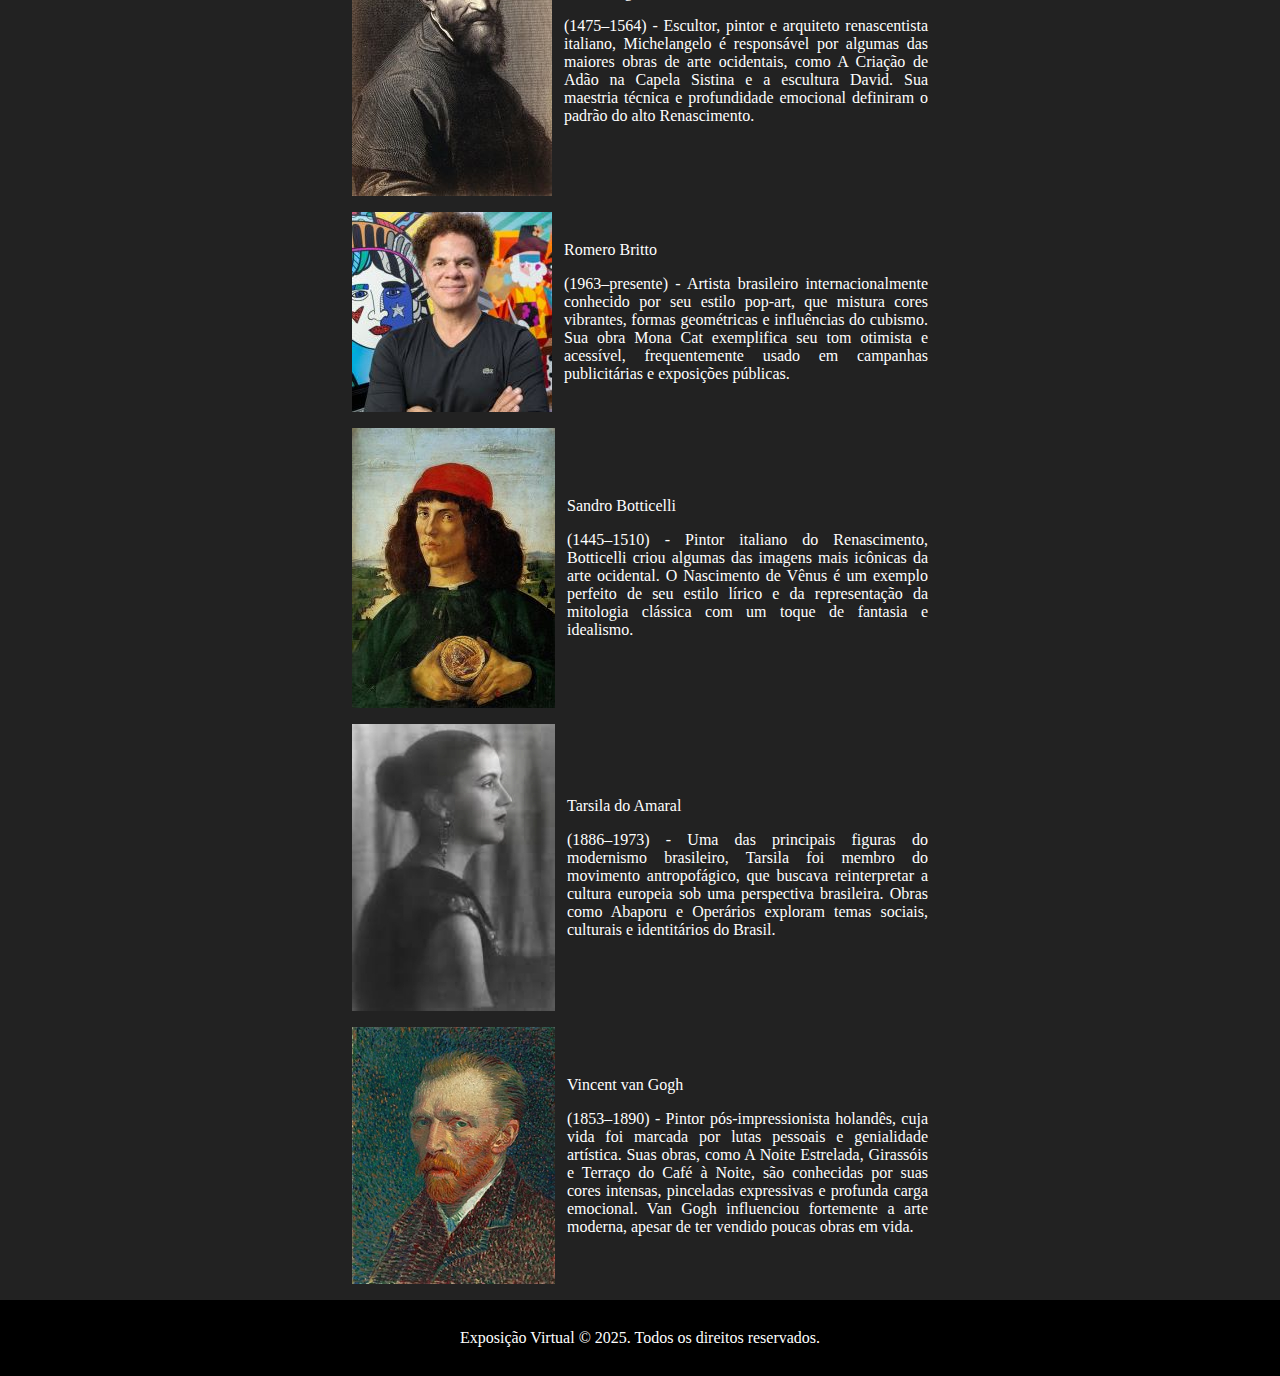
==== commit f24233a5: "artistas ok" ====
--- a/artistas.html
+++ b/artistas.html
@@ -9,8 +9,9 @@
 <body>
     <header>  
         
-        <div class="logo"> 
-            <img src="logo.png" alt="logo">
+        <div class="logo-nome"> 
+            <img src="others/logo.png" alt="logo">
+            <figcaption> Museu Virtual</figcaption>  
         </div>
        
         <nav>
@@ -25,97 +26,94 @@
         
     </header>
     <main>
-        <h1> Aqui você pode conhecer melhor sobre os artistas presentes na exposição</h1>
-
-        <section>
-<figure>
-    <img src="artistas/canova.jpeg" alt="antonio-canova" class="img-artistas">
+        <div class="artistas">
+        <h1> Artistas presentes na exposição</h1>
+<figure  class="img-artistas">
+    <img src="artistas/canova.jpeg" alt="antonio-canova">
     <figcaption class="legenda-artista"> 
-        <strong>Antonio Canova</strong> (1757–1822) - Escultor neoclássico italiano, considerado o maior escultor de seu tempo. Suas obras, como 
+        <p>Antonio Canova<p> (1757–1822) - Escultor neoclássico italiano, considerado o maior escultor de seu tempo. Suas obras, como 
         Psique e Eros e Theseus and the Minotaur, destacam-se pela delicadeza, equilíbrio e inspiração na antiguidade clássica. 
         Canova trouxe à escultura uma combinação de beleza idealizada e realismo detalhado.
     </figcaption>
 </figure>
 
-<figure>
-    <img src="artistas/fidias.jpeg" alt="Fidias" class="img-artistas">
+<figure  class="img-artistas">
+    <img src="artistas/fid.jpg" alt="Fidias">
     <figcaption class="legenda-artista">
-        <strong>Fídias</strong> (c. 490–430 a.C.) - Escultor grego da Antiguidade, reconhecido como um dos maiores artistas da Grécia Clássica. 
+        <p>Fídias<p> (c. 490–430 a.C.) - Escultor grego da Antiguidade, reconhecido como um dos maiores artistas da Grécia Clássica. 
         Foi o responsável pela grandiosa estátua de Atena Partenos, no Partenon, e pela estátua de Zeus em Olímpia, uma das Sete Maravilhas do Mundo Antigo. 
         Sua obra combinava majestade e precisão técnica, influenciando a arte ocidental por séculos.
     </figcaption>
 </figure>
 
-<figure>
-    <img src="artistas/frida.jpg" alt="frida-kahlo" class="img-artistas">
+<figure  class="img-artistas">
+    <img src="artistas/frida.jpg" alt="frida-kahlo">
     <figcaption class="legenda-artista">
-        <strong>Frida Kahlo</strong> (1907–1954) - Artista mexicana cujo trabalho reflete suas dores físicas e emocionais, além de questões de identidade e cultura. 
+        <p>Frida Kahlo<p> (1907–1954) - Artista mexicana cujo trabalho reflete suas dores físicas e emocionais, além de questões de identidade e cultura. 
         Sua obra mais icônica, As Duas Fridas, exemplifica seu estilo surrealista e sua habilidade em mesclar o pessoal e o universal em suas pinturas.
     </figcaption>
 </figure>
 
-<figure>
-    <img src="artistas/gian-lorenzo.jpeg" alt="gian-lorenzo" class="img-artistas">
+<figure  class="img-artistas">
+    <img src="artistas/gian.jpg"alt="gian-lorenzo">
     <figcaption class="legenda-artista">
-        <strong>Gian Lorenzo Bernini</strong> (1598–1680) - Principal escultor do Barroco italiano, conhecido por sua habilidade em capturar movimento e emoção. 
+        <p>Gian Lorenzo Bernini<p> (1598–1680) - Principal escultor do Barroco italiano, conhecido por sua habilidade em capturar movimento e emoção. 
         Obras como Medusa e O Êxtase de Santa Teresa demonstram seu talento em transformar mármore em cenas dramáticas e dinâmicas, 
         além de sua contribuição significativa para a arquitetura de Roma.
     </figcaption>
 </figure>
 
-<figure>
-    <img src="artistas/daVinci.jpeg" alt="leonardo-davinci" class="img-artistas">
+<figure  class="img-artistas">
+    <img src="artistas/daVinci.jpeg" alt="leonardo-davinci">
     <figcaption class="legenda-artista">
-        <strong>Leonardo da Vinci</strong> (1452–1519) - Um dos maiores gênios do Renascimento, Leonardo foi pintor, cientista, inventor e escritor. 
+        <p>Leonardo da Vinci<p> (1452–1519) - Um dos maiores gênios do Renascimento, Leonardo foi pintor, cientista, inventor e escritor. 
         Suas obras-primas, como Monalisa e A Última Ceia, continuam a fascinar pelo realismo, uso inovador da perspectiva e mistério. 
         Além da arte, seus cadernos revelam uma mente curiosa e pioneira em diversas áreas do conhecimento.
     </figcaption>
 </figure>
 
-<figure>
-    <img src="artistas/Michelangelo.jpg" alt="Michelangelo" class="img-artistas">
+<figure  class="img-artistas">
+    <img src="artistas/Michelangelo.jpg" alt="Michelangelo">
     <figcaption class="legenda-artista">
-        <strong>Michelangelo Buonarroti</strong> (1475–1564) - Escultor, pintor e arquiteto renascentista italiano, Michelangelo é responsável por 
+        <p>Michelangelo Buonarroti<p> (1475–1564) - Escultor, pintor e arquiteto renascentista italiano, Michelangelo é responsável por 
         algumas das maiores obras de arte ocidentais, como A Criação de Adão na Capela Sistina e a escultura David. 
         Sua maestria técnica e profundidade emocional definiram o padrão do alto Renascimento.
     </figcaption>
 </figure>
 
-<figure>
-    <img src="artistas/Romero.jpg" alt="Romero Britto" class="img-artistas">
+<figure  class="img-artistas">
+    <img src="artistas/Romero.jpg" alt="Romero Britto">
     <figcaption class="legenda-artista">
-        <strong>Romero Britto</strong> (1963–presente) - Artista brasileiro internacionalmente conhecido por seu estilo pop-art, que mistura cores vibrantes, 
+        <p>Romero Britto<p> (1963–presente) - Artista brasileiro internacionalmente conhecido por seu estilo pop-art, que mistura cores vibrantes, 
         formas geométricas e influências do cubismo. Sua obra Mona Cat exemplifica seu tom otimista e acessível, frequentemente usado em campanhas publicitárias e exposições públicas.
     </figcaption>
 </figure>
 
-<figure>
-    <img src="artistas/botticelli.jpg" alt="sandro-botticelli" class="img-artistas">
+<figure  class="img-artistas">
+    <img src="artistas/botticelli.jpg" alt="sandro-botticelli">
     <figcaption class="legenda-artista">
-        <strong>Sandro Botticelli</strong> (1445–1510) - Pintor italiano do Renascimento, Botticelli criou algumas das imagens mais icônicas da arte ocidental. 
+        <p>Sandro Botticelli<p> (1445–1510) - Pintor italiano do Renascimento, Botticelli criou algumas das imagens mais icônicas da arte ocidental. 
         O Nascimento de Vênus é um exemplo perfeito de seu estilo lírico e da representação da mitologia clássica com um toque de fantasia e idealismo.
     </figcaption>
 </figure>
 
-<figure>
-    <img src="artistas/tarsila.jpeg" alt="tarsila-do-amaral" class="img-artistas">
+<figure  class="img-artistas">
+    <img src="artistas/tarsila.jpg"alt="tarsila-do-amaral">
     <figcaption class="legenda-artista">
-        <strong>Tarsila do Amaral</strong> (1886–1973) - Uma das principais figuras do modernismo brasileiro, Tarsila foi membro do movimento antropofágico, 
+        <p>Tarsila do Amaral<p> (1886–1973) - Uma das principais figuras do modernismo brasileiro, Tarsila foi membro do movimento antropofágico, 
         que buscava reinterpretar a cultura europeia sob uma perspectiva brasileira. Obras como Abaporu e Operários exploram temas sociais, culturais e identitários do Brasil.
     </figcaption>
 </figure>
 
-<figure>
-    <img src="artistas/vanGogh.jpg" alt="vicent-van-gogh" class="img-artistas">
+<figure  class="img-artistas">
+    <img src="artistas/vicent.jpg" alt="vicent-van-gogh">
     <figcaption class="legenda-artista">
-        <strong>Vincent van Gogh</strong> (1853–1890) - Pintor pós-impressionista holandês, cuja vida foi marcada por lutas pessoais e genialidade artística. 
+        <p>Vincent van Gogh<p> (1853–1890) - Pintor pós-impressionista holandês, cuja vida foi marcada por lutas pessoais e genialidade artística. 
         Suas obras, como A Noite Estrelada, Girassóis e Terraço do Café à Noite, são conhecidas por suas cores intensas, pinceladas expressivas 
         e profunda carga emocional. Van Gogh influenciou fortemente a arte moderna, apesar de ter vendido poucas obras em vida.
     </figcaption>
 </figure>
-
-        </section>
-
+</div>
     </main>
 
     <footer>  
--- a/geral.css
+++ b/geral.css
@@ -9,14 +9,17 @@
       display: flex;
       justify-content: center;
       align-items: center;
-    
+      padding-top: 1%;
 }
-
-
 
 .logo-nome img{
     width: 2%;
     height: 2%;
+}
+
+.logo-nome figcaption{
+    align-self: last baseline;
+    font-size: 1.3rem;
 }
 
 .menu {
@@ -152,3 +155,31 @@
     background-color: #008c6a;
     color: white;
 }
+
+.artistas h1{
+    justify-self: center;
+
+}
+
+.img-artistas{
+    display: flex;
+    align-items: center;
+}
+
+.legenda-artista{
+    padding-left: 1%;
+    text-align: justify;
+    padding-right: 26%;
+}
+
+.img-artistas img{
+   padding-left: 26%
+}
+
+.forms{
+
+}
+
+.info{
+
+}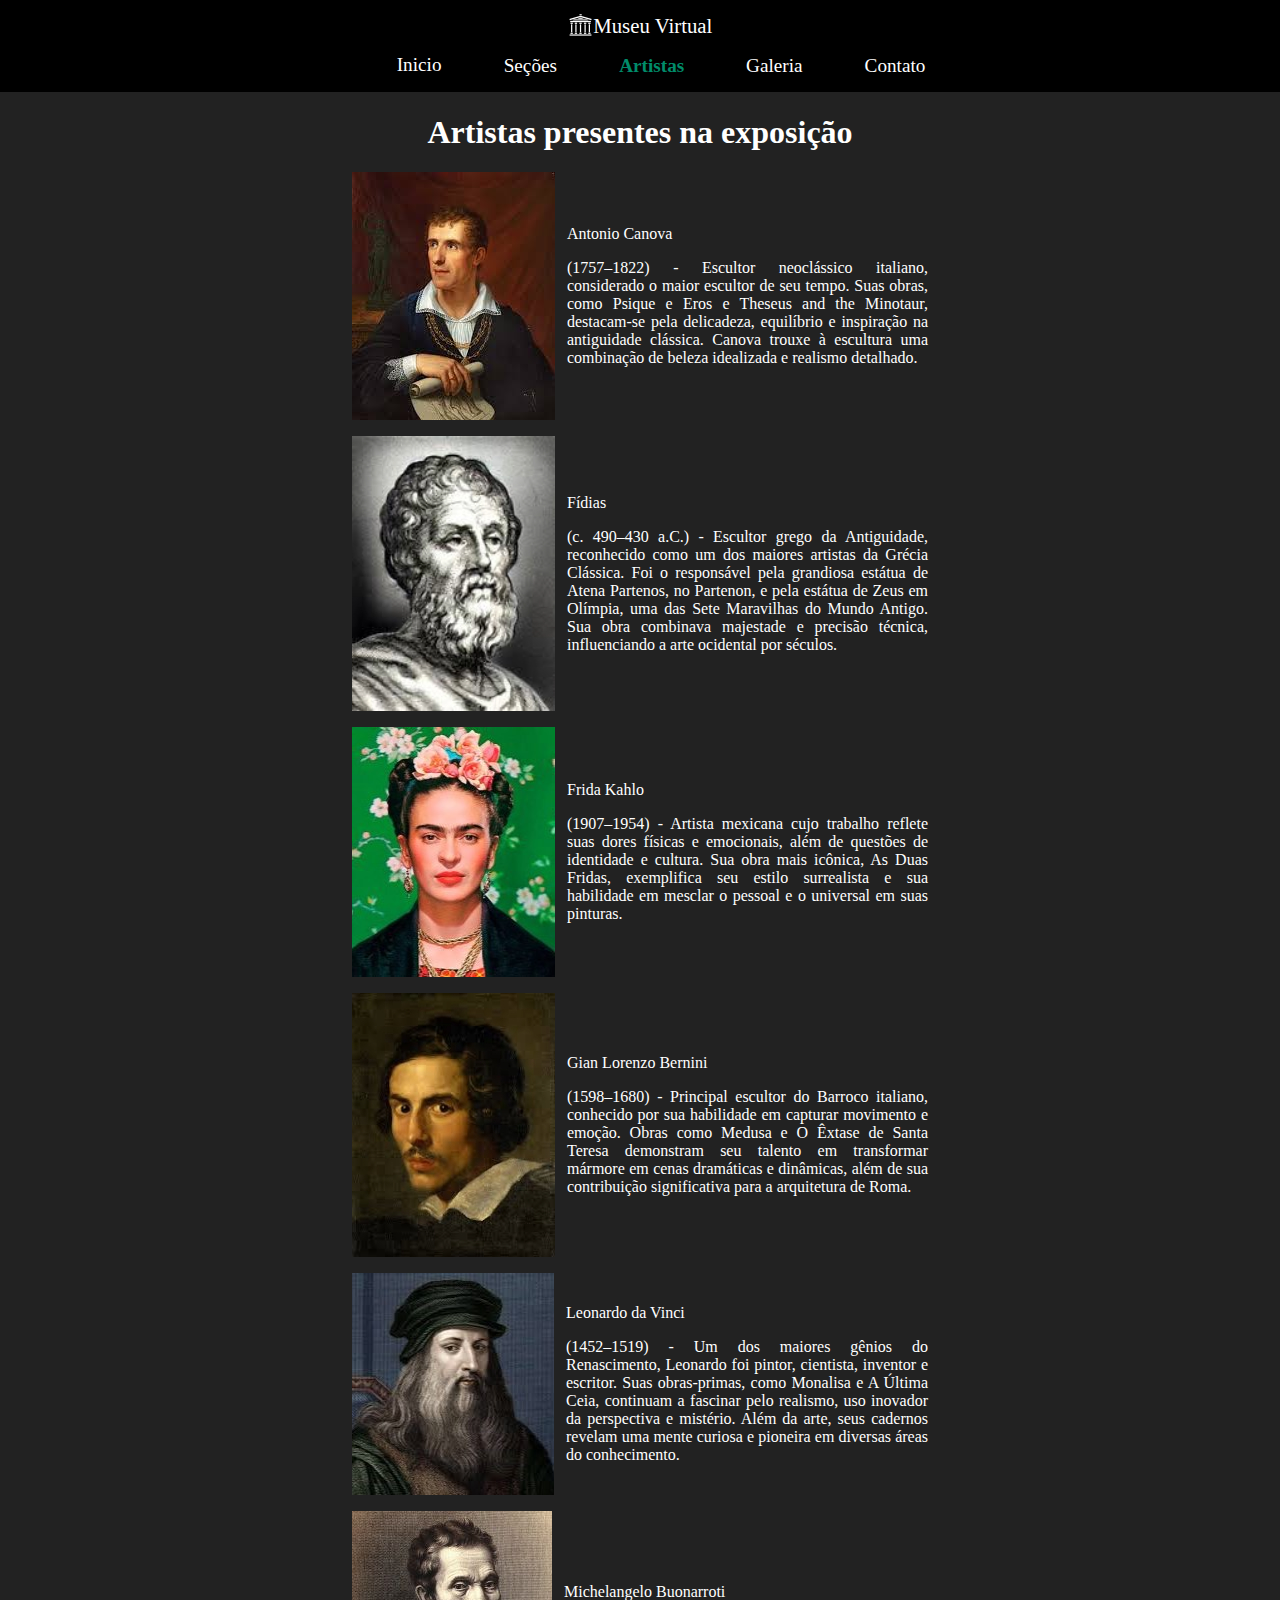
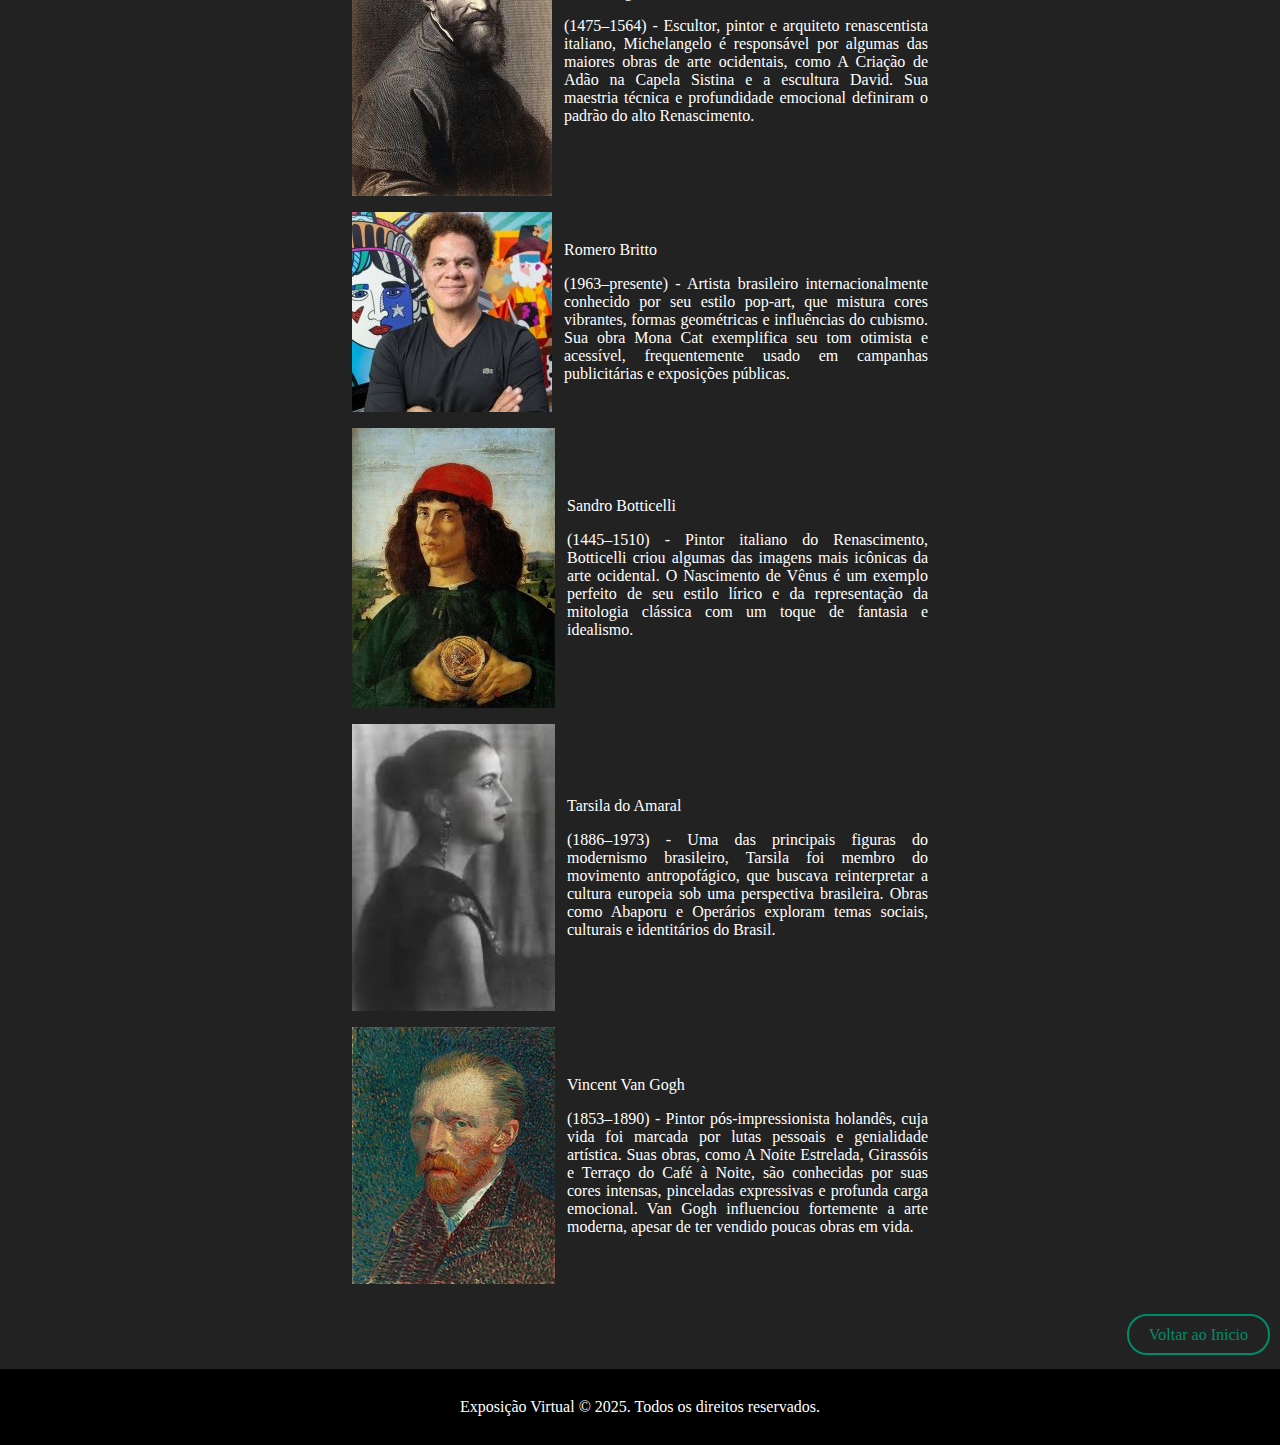
==== commit 2e06ac2e: "80%" ====
--- a/artistas.html
+++ b/artistas.html
@@ -108,12 +108,17 @@
 <figure  class="img-artistas">
     <img src="artistas/vicent.jpg" alt="vicent-van-gogh">
     <figcaption class="legenda-artista">
-        <p>Vincent van Gogh<p> (1853–1890) - Pintor pós-impressionista holandês, cuja vida foi marcada por lutas pessoais e genialidade artística. 
+        <p>Vincent Van Gogh<p> (1853–1890) - Pintor pós-impressionista holandês, cuja vida foi marcada por lutas pessoais e genialidade artística. 
         Suas obras, como A Noite Estrelada, Girassóis e Terraço do Café à Noite, são conhecidas por suas cores intensas, pinceladas expressivas 
         e profunda carga emocional. Van Gogh influenciou fortemente a arte moderna, apesar de ter vendido poucas obras em vida.
     </figcaption>
 </figure>
 </div>
+
+<div class="botao-voltar"> 
+    <a href="index.html"> Voltar ao Inicio</a>
+</div>
+
     </main>
 
     <footer>  
--- a/geral.css
+++ b/geral.css
@@ -46,6 +46,12 @@
     border-radius: 1%;
 }
 
+.menu a.active {
+    color:#008c6a; 
+    font-weight: bold;
+}
+
+
 html, body {
     height: 100%;
     margin: 0;
@@ -132,14 +138,84 @@
     padding-bottom: 1%;
 }
 
-.links-sec{
-    display: flex;
-    justify-content: center;
+/* >>>>>>>>>>>>>>>>>>>>>>>>>>>>>>>>>>>>>>>>>>>>>>>>PAG SEÇAO<<<<<<<<<<<<<<<<<<<<<<<<<<<<<<<<<<<<<<<<<<<<<<<<<<<<*/
+
+.sec-text{
+    justify-self: center;
+}
+
+.sec-main {
+    display: flex;
+    justify-content: space-evenly; 
     align-items: center;
-    gap: 2%;
-}
-
-.links-sec a{
+}
+
+.sec-main figure {
+    text-align: center; 
+}
+
+.sec-main img {
+    width: 70%; 
+    height: auto;
+    border-radius: 10px;
+}
+
+.sec-main figcaption {
+    margin-top: 1%;
+    text-align: center;
+}
+
+.sec-main a {
+    display: inline-block; 
+    border: 2px solid #008c6a; 
+    background-color: transparent;
+    color: #008c6a;
+    padding: 8px 15px; 
+    font-size: 1rem;
+    border-radius: 20px;
+    text-decoration: none;
+    transition: background-color 0.3s, color 0.3s;
+    text-align: center;
+    width: auto; 
+    margin: 10px auto; 
+}
+
+
+.sec-main a:hover {
+    background-color: #008c6a;
+    color: white;
+}
+
+
+
+/* >>>>>>>>>>>>>>>>>>>>>>>>>>>>>>>>>>>>>>>>>>>>>>>>PAG ARTISTA<<<<<<<<<<<<<<<<<<<<<<<<<<<<<<<<<<<<<<<<<<<<<<<<<<<<*/
+.artistas h1{
+    justify-self: center;
+
+}
+
+.img-artistas{
+    display: flex;
+    align-items: center;
+}
+
+.legenda-artista{
+    padding-left: 1%;
+    text-align: justify;
+    padding-right: 26%;
+}
+
+.img-artistas img{
+   padding-left: 26%
+}
+
+.botao-voltar{
+  justify-self: end;
+  padding-top: 2%;
+  padding-bottom: 2%;
+}
+
+.botao-voltar a{
     border: 2px solid #008c6a; 
     background-color: transparent;
     color: #008c6a;
@@ -151,35 +227,64 @@
     transition: background-color 0.3s, color 0.3s;
 }
 
-.links-sec a:hover{
+.botao-voltar a:hover{
     background-color: #008c6a;
     color: white;
 }
 
-.artistas h1{
+/* >>>>>>>>>>>>>>>>>>>>>>>>>>>>>>>>>>>>>>>>>>>>>>>>PAG ESCULTURAS<<<<<<<<<<<<<<<<<<<<<<<<<<<<<<<<<<<<<<<<<<<<<<<<<<<<*/
+.esculturas{
+    justify-items: center;
+}
+
+.img-esculturas{
+  justify-items: center;
+  border: #008c6a 2px solid; 
+  padding-top: 1%;
+  padding-bottom: 1%;
+}
+
+.legenda-esculturas{
+   justify-content: center;    
+   text-align: center;
+   padding-left: 35%;
+   padding-right: 35%;
+}
+
+
+/* >>>>>>>>>>>>>>>>>>>>>>>>>>>>>>>>>>>>>>>>>>>>>>>>PAG FOTOS<<<<<<<<<<<<<<<<<<<<<<<<<<<<<<<<<<<<<<<<<<<<<<<<<<<<*/
+
+.photo{
+    justify-items: center;
+}
+
+.fotos-img{
+    justify-items: center;
+    border: #008c6a 2px solid; 
+    padding-top: 1%;
+    padding-bottom: 1%;
+}
+
+.fotos-legenda{
+    justify-content: center;    
+    text-align: center;
+    padding-left: 35%;
+    padding-right: 35%;
+    padding-top: 1%;
+
+}
+/* >>>>>>>>>>>>>>>>>>>>>>>>>>>>>>>>>>>>>>>>>>>>>>>>PAG PINTURAS<<<<<<<<<<<<<<<<<<<<<<<<<<<<<<<<<<<<<<<<<<<<<<<<<<<<*/
+.paint{
     justify-self: center;
-
-}
-
-.img-artistas{
-    display: flex;
-    align-items: center;
-}
-
-.legenda-artista{
-    padding-left: 1%;
-    text-align: justify;
-    padding-right: 26%;
-}
-
-.img-artistas img{
-   padding-left: 26%
-}
-
-.forms{
-
-}
-
-.info{
-
+}
+
+.pinturas-img{
+    justify-items: center;
+    padding-top: 1%;
+    padding-bottom: 1%;
+}
+
+.pinturas-legenda{
+   border-bottom: #008c6a 2px solid;
+   padding-top: 1%;
 }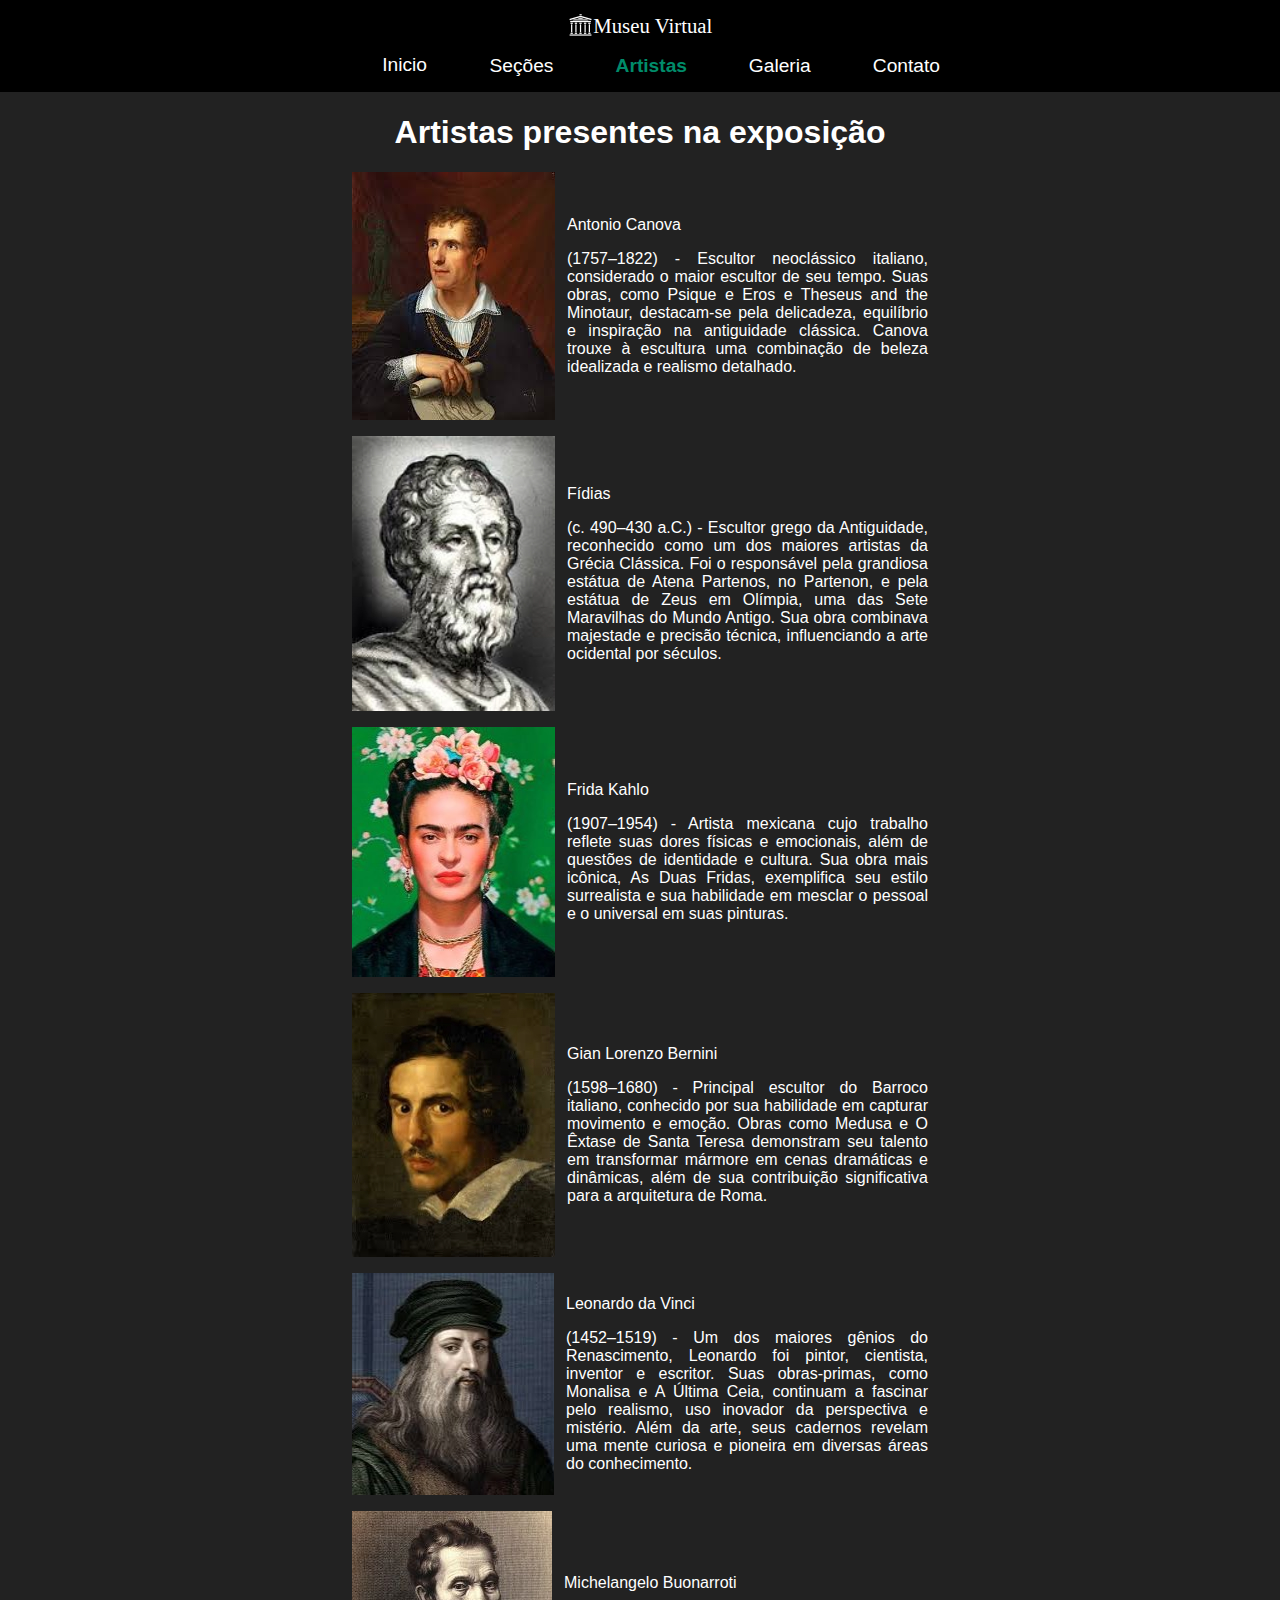
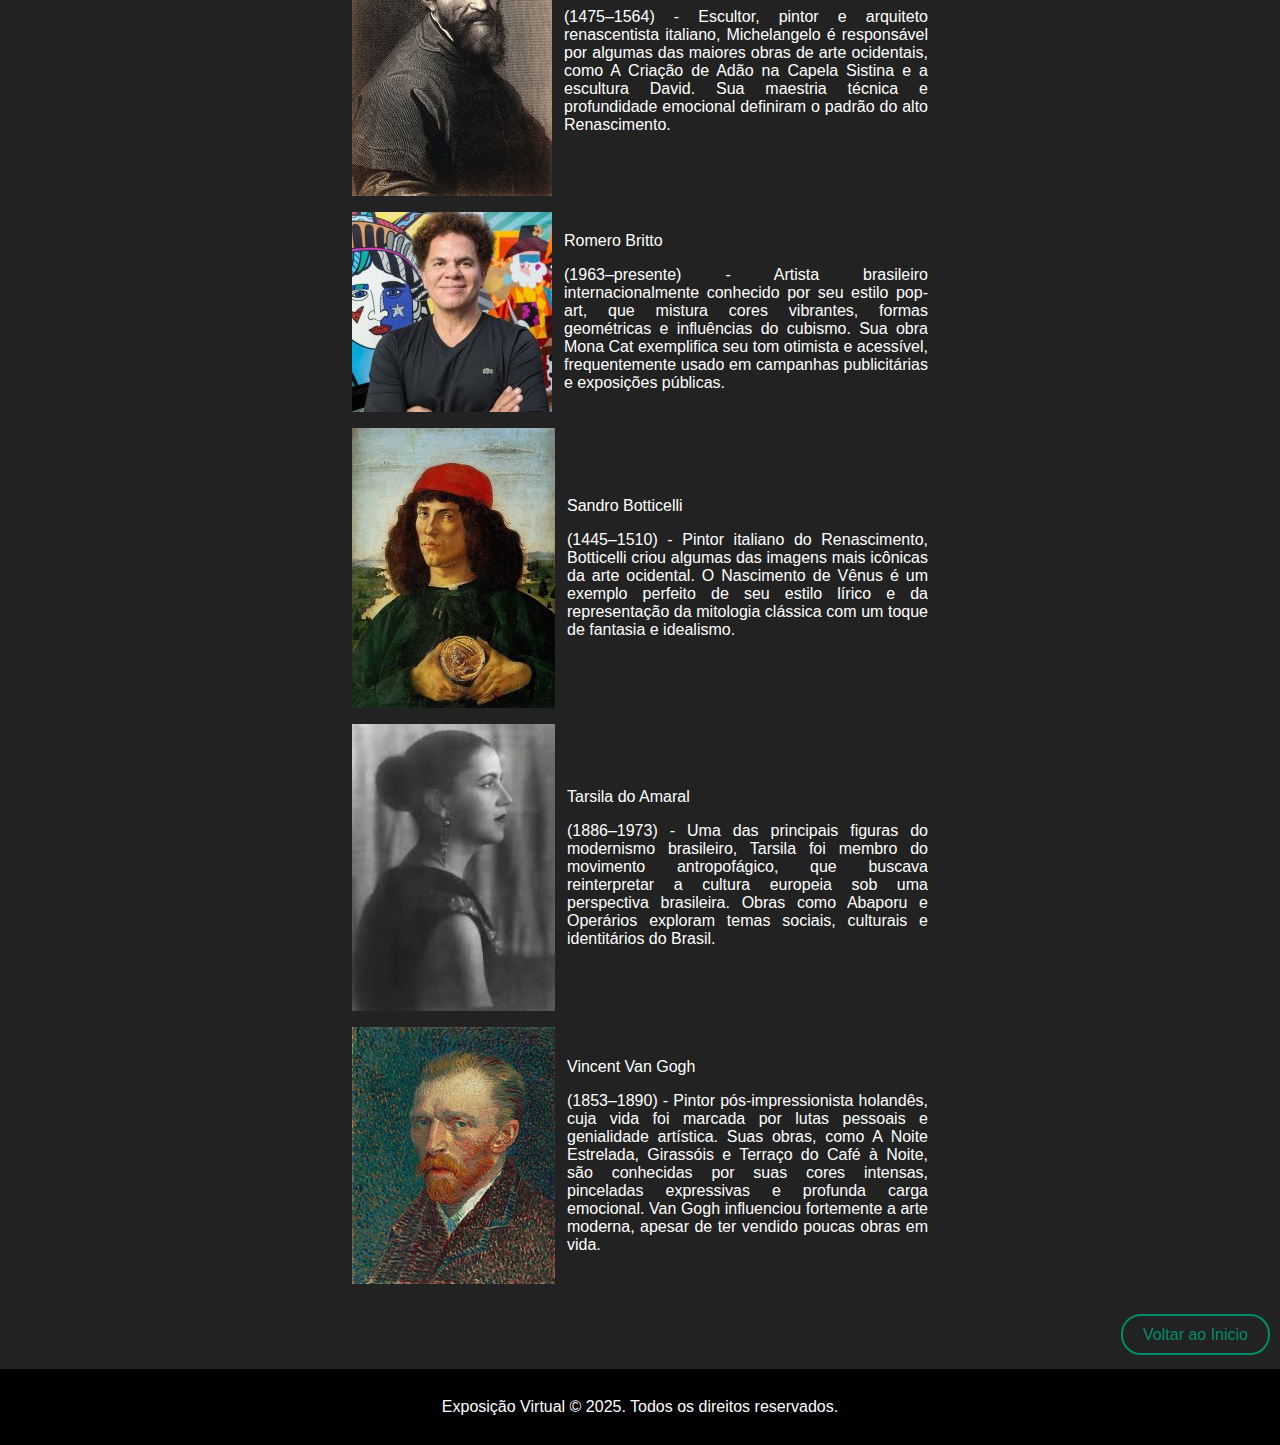
==== commit 66fc3bd5: "100%" ====
--- a/artistas.html
+++ b/artistas.html
@@ -11,7 +11,7 @@
         
         <div class="logo-nome"> 
             <img src="others/logo.png" alt="logo">
-            <figcaption> Museu Virtual</figcaption>  
+            <span> Museu Virtual</span>  
         </div>
        
         <nav>
--- a/geral.css
+++ b/geral.css
@@ -17,7 +17,7 @@
     height: 2%;
 }
 
-.logo-nome figcaption{
+.logo-nome span{
     align-self: last baseline;
     font-size: 1.3rem;
 }
@@ -202,11 +202,11 @@
 .legenda-artista{
     padding-left: 1%;
     text-align: justify;
-    padding-right: 26%;
+    padding-right: 26%;   
 }
 
 .img-artistas img{
-   padding-left: 26%
+   padding-left: 26%;
 }
 
 .botao-voltar{
@@ -233,23 +233,25 @@
 }
 
 /* >>>>>>>>>>>>>>>>>>>>>>>>>>>>>>>>>>>>>>>>>>>>>>>>PAG ESCULTURAS<<<<<<<<<<<<<<<<<<<<<<<<<<<<<<<<<<<<<<<<<<<<<<<<<<<<*/
-.esculturas{
-    justify-items: center;
-}
-
-.img-esculturas{
-  justify-items: center;
-  border: #008c6a 2px solid; 
-  padding-top: 1%;
-  padding-bottom: 1%;
-}
-
-.legenda-esculturas{
-   justify-content: center;    
-   text-align: center;
-   padding-left: 35%;
-   padding-right: 35%;
-}
+.esculturas {
+    text-align: center;
+}
+
+.img-esculturas {
+    display: flex;
+    flex-direction: column;
+    align-items: center;
+    border: #008c6a 2px solid;
+    padding: 2%;
+    margin: 2% auto;
+    width: 30%; 
+}
+
+.legenda-esculturas {
+    text-align: center;
+    width: 60%; 
+}
+
 
 
 /* >>>>>>>>>>>>>>>>>>>>>>>>>>>>>>>>>>>>>>>>>>>>>>>>PAG FOTOS<<<<<<<<<<<<<<<<<<<<<<<<<<<<<<<<<<<<<<<<<<<<<<<<<<<<*/
@@ -287,4 +289,91 @@
 .pinturas-legenda{
    border-bottom: #008c6a 2px solid;
    padding-top: 1%;
-}+}
+
+/* >>>>>>>>>>>>>>>>>>>>>>>>>>>>>>>>>>>>>>>>>>>>>>>>PAG PINTURAS<<<<<<<<<<<<<<<<<<<<<<<<<<<<<<<<<<<<<<<<<<<<<<<<<<<<*/
+.info-container {
+    display: flex;
+    align-items: center;
+    justify-content: center;
+    gap: 20px; 
+    padding: 20px;
+}
+
+.info {
+    max-width: 50%;
+}
+
+/*>>>>>>>>>>>>>>>>>>>>>>>>>>>>>>>>>>>>>>>>>>>>>>>>>>>>>CONTATO*<<<<<<<<<<<<<<<<<<<<<<<<<<<<<<<<<<<<<<<<<<<<<<<<<*/
+
+.foto img {
+    width: 100px; 
+    height: auto;
+    border-radius: 14%;
+    border: 2px solid #008c6a;
+}
+
+.forms {
+    width: 60%;
+    margin: auto;
+}
+
+form {
+    display: flex;
+    flex-direction: column;
+    gap: 2%;
+}
+
+.form-row {
+    display: flex;
+    justify-content: space-between;
+    gap: 2%;
+    width: 100%;
+}
+
+
+.input-box {
+    width: 33%;
+}
+
+.mensagem-box {
+    width: 100%;
+}
+
+textarea {
+    width: 100%;
+    height: 100px;
+}
+
+.btn-box {
+    text-align: center;
+    margin-top: 2%;
+    margin-bottom: 2%;
+}
+
+button {
+    background-color: #008c6a;
+    color: white;
+    padding: 1.5%;
+    border: none;
+    border-radius: 5px;
+    cursor: pointer;
+    width: 10%;
+}
+
+button:hover {
+    background-color: #005c4a;
+}
+
+/*FONTESSSS*/
+
+
+figcaption, p, a{
+    font-family: 'Roboto', sans-serif;
+}
+
+
+h1, h2{
+    font-family: Verdana, Geneva, Tahoma, sans-serif;
+}
+
